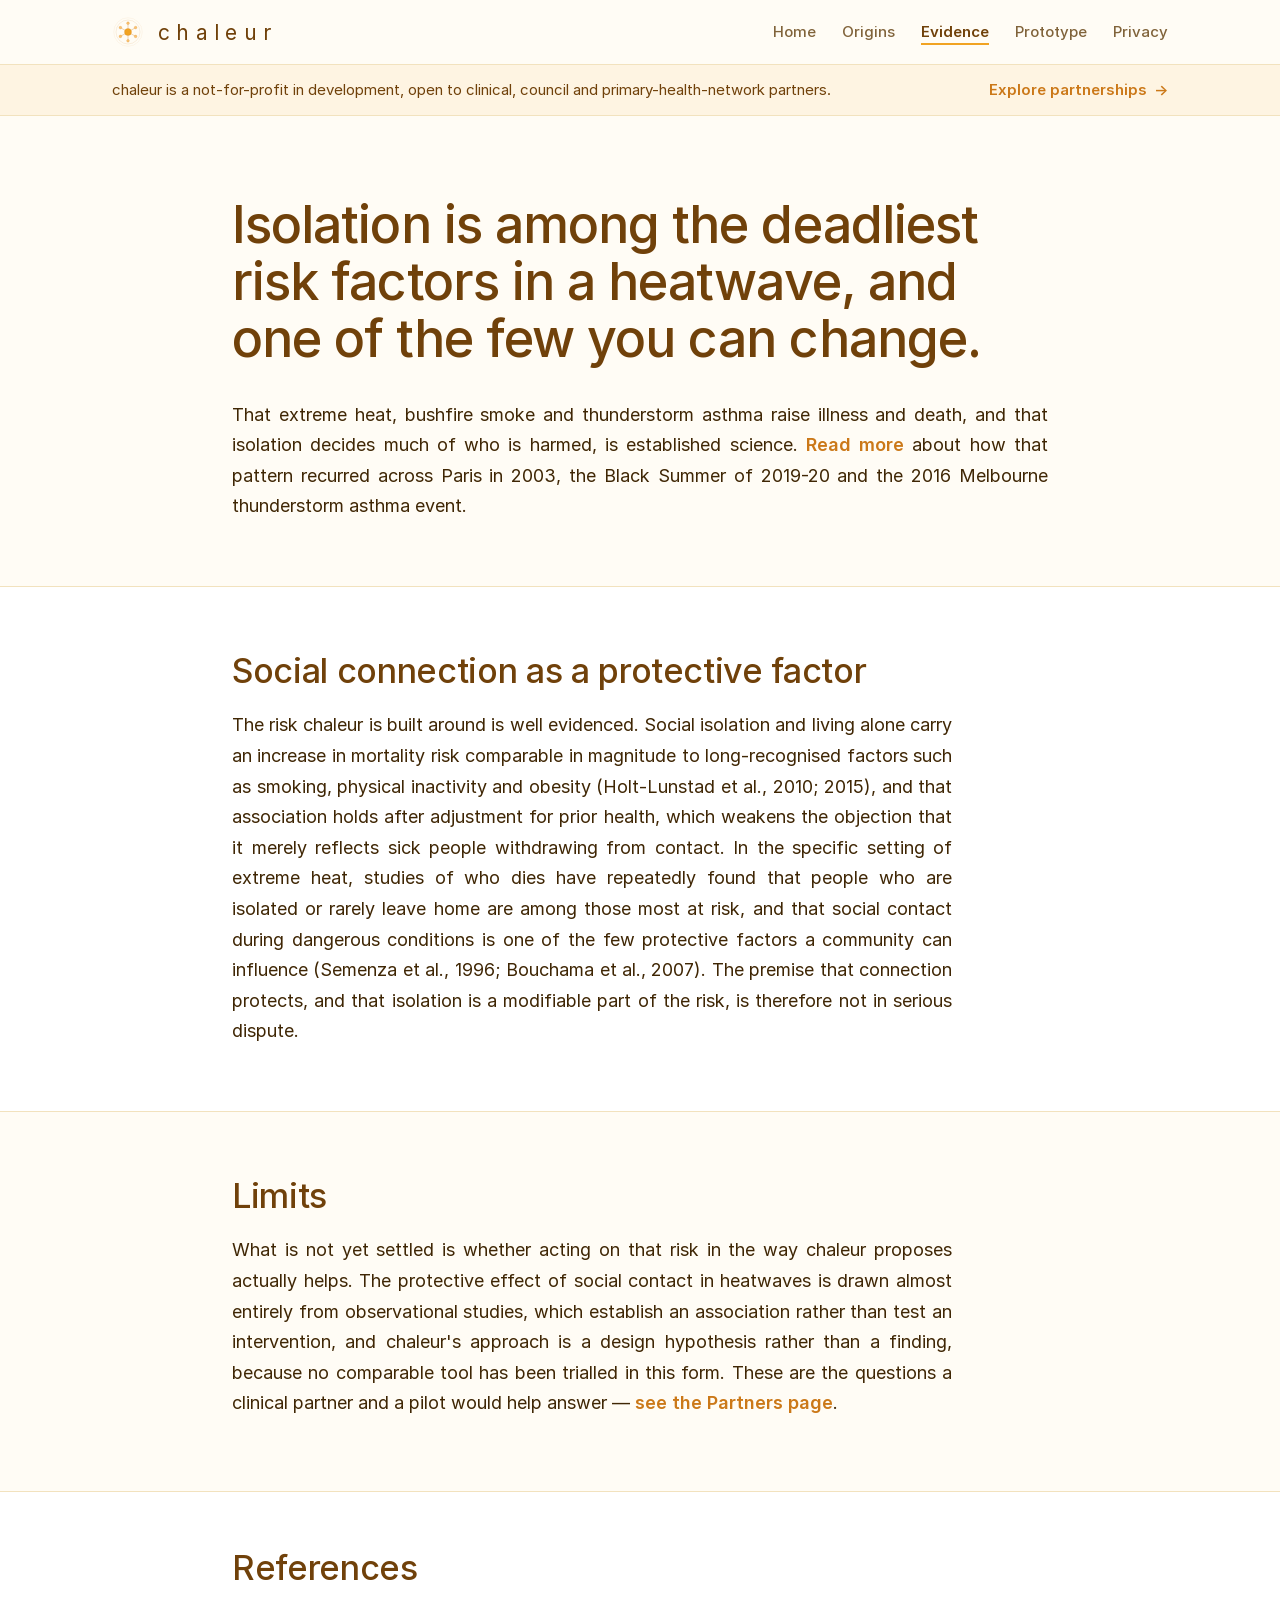
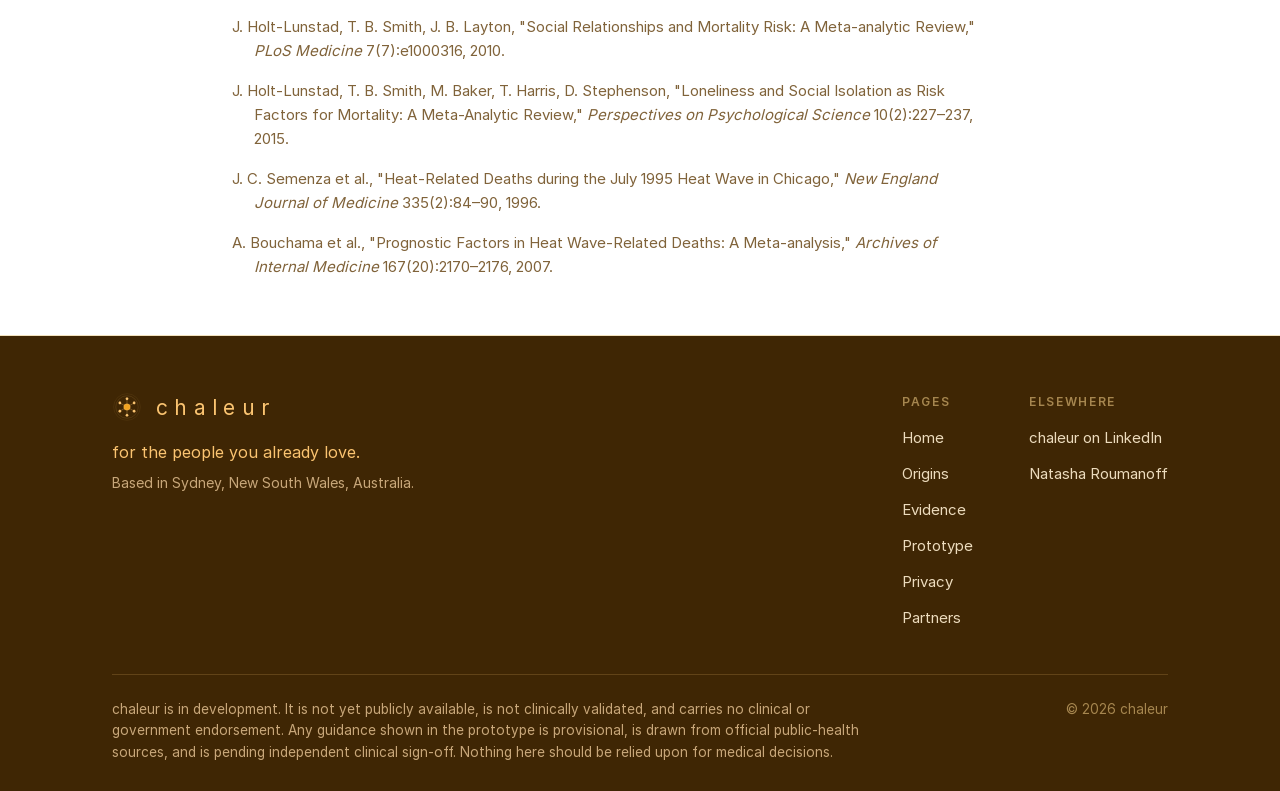
==== evidence.html @ ca4feaac "Build site from Claude Design bundle: home + 5 pages Static HTML/CSS/JS site (no build step) transla" ====
<!DOCTYPE html>
<html lang="en-AU">
<head>
<meta charset="utf-8">
<meta name="viewport" content="width=device-width, initial-scale=1">
<title>Evidence · chaleur</title>
<link rel="icon" href="assets/favicon.svg" type="image/svg+xml">
<link rel="stylesheet" href="assets/site.css">
</head>
<body>

<a href="#main" class="is-skip" style="position:absolute;left:16px;top:-64px;z-index:200;background:var(--richest-dark);color:#fff;padding:11px 18px;border-radius:8px;font-size:15px;font-weight:600;text-decoration:none;transition:top .18s ease;">Skip to content</a>

<div style="min-height:100vh;display:flex;flex-direction:column;">

  <header style="position:sticky;top:0;z-index:50;background:rgba(255,252,245,0.94);border-bottom:1px solid var(--divider-soft);">
    <div style="max-width:1120px;margin:0 auto;padding:16px 32px;display:flex;align-items:center;justify-content:space-between;gap:24px;flex-wrap:wrap;">
      <a href="index.html" aria-label="chaleur home" style="display:inline-flex;align-items:center;gap:12px;text-decoration:none;">
        <svg viewBox="0 0 400 400" width="32" height="32" aria-hidden="true" focusable="false" style="display:block;flex:none;">
          <circle cx="200" cy="200" r="178" fill="none" stroke="#CB7818" stroke-width="5" stroke-opacity="0.15"></circle><circle cx="200" cy="200" r="150" fill="none" stroke="#CB7818" stroke-width="5" stroke-opacity="0.28"></circle><g stroke="#CB7818" stroke-width="8" stroke-opacity="0.5"><line x1="200" y1="200" x2="200" y2="90"></line><line x1="200" y1="200" x2="295" y2="145"></line><line x1="200" y1="200" x2="295" y2="255"></line><line x1="200" y1="200" x2="200" y2="310"></line><line x1="200" y1="200" x2="105" y2="255"></line><line x1="200" y1="200" x2="105" y2="145"></line></g><circle cx="200" cy="200" r="44" fill="#F1A322" stroke="#CB7818" stroke-width="3"></circle>
          <circle cx="200" cy="90" r="17" fill="#FBC471" stroke="#CB7818" stroke-width="2.5"></circle>
          <circle cx="295" cy="145" r="17" fill="#FBC471" stroke="#CB7818" stroke-width="2.5"></circle>
          <circle cx="295" cy="255" r="17" fill="#FBC471" stroke="#CB7818" stroke-width="2.5"></circle>
          <circle cx="200" cy="310" r="17" fill="#FBC471" stroke="#CB7818" stroke-width="2.5"></circle>
          <circle cx="105" cy="255" r="17" fill="#FBC471" stroke="#CB7818" stroke-width="2.5"></circle>
          <circle cx="105" cy="145" r="17" fill="#FBC471" stroke="#CB7818" stroke-width="2.5"></circle>
        </svg>
        <span style="font-family:var(--font-sans);font-weight:400;font-size:21px;letter-spacing:0.30em;color:var(--wordmark);text-transform:lowercase;line-height:1;padding-left:2px;">chaleur</span>
      </a>
      <nav aria-label="Primary" style="display:flex;align-items:center;gap:26px;flex-wrap:wrap;">
        <a href="index.html" class="h-word" style="text-decoration:none;font-size:15px;font-weight:500;color:var(--fg-muted);">Home</a>
        <a href="origins.html" class="h-word" style="text-decoration:none;font-size:15px;font-weight:500;color:var(--fg-muted);">Origins</a>
        <a href="evidence.html" aria-current="page" style="text-decoration:underline;text-decoration-color:var(--warmth-core);text-decoration-thickness:2px;text-underline-offset:6px;font-size:15px;font-weight:600;color:var(--wordmark);">Evidence</a>
        <a href="prototype.html" class="h-word" style="text-decoration:none;font-size:15px;font-weight:500;color:var(--fg-muted);">Prototype</a>
        <a href="privacy.html" class="h-word" style="text-decoration:none;font-size:15px;font-weight:500;color:var(--fg-muted);">Privacy</a>
      </nav>
    </div>
  </header>

  <aside aria-label="Partnerships" style="background:rgba(241,163,34,0.09);border-bottom:1px solid var(--divider-soft);">
    <div style="max-width:1120px;margin:0 auto;padding:13px 32px;display:flex;align-items:center;justify-content:space-between;gap:20px;flex-wrap:wrap;">
      <p style="margin:0;font-size:15px;color:var(--wordmark);">chaleur is a not-for-profit in development, open to clinical, council and primary-health-network partners.</p>
      <a href="partners.html" class="h-word" style="display:inline-flex;align-items:center;gap:7px;flex:none;text-decoration:none;font-size:15px;font-weight:600;color:var(--amber-border);">Explore partnerships <span aria-hidden="true">→</span></a>
    </div>
  </aside>

  <main id="main" style="flex:1;">

    <section aria-labelledby="ev-lead" style="max-width:880px;margin:0 auto;padding:80px 32px 8px;">
      <h1 id="ev-lead" style="margin:0 0 32px;font-weight:500;font-size:clamp(32px,4.2vw,52px);line-height:1.1;letter-spacing:-0.018em;color:var(--wordmark);text-wrap:balance;">Isolation is among the deadliest risk factors in a heatwave, and one of the few you can change.</h1>
      <p style="margin:0;font-size:18px;line-height:1.7;color:var(--fg);">That extreme heat, bushfire smoke and thunderstorm asthma raise illness and death, and that isolation decides much of who is harmed, is established science. <a href="origins.html" class="h-word-ul" style="color:var(--amber-border);font-weight:600;text-decoration:none;">Read more</a> about how that pattern recurred across Paris in 2003, the Black Summer of 2019-20 and the 2016 Melbourne thunderstorm asthma event.</p>
    </section>

    <section aria-labelledby="ev-est" style="background:var(--surface);border-top:1px solid var(--divider-soft);border-bottom:1px solid var(--divider-soft);margin-top:56px;">
      <div style="max-width:880px;margin:0 auto;padding:64px 32px;">
        <h2 id="ev-est" style="margin:0 0 20px;font-weight:500;font-size:clamp(26px,3vw,34px);line-height:1.16;letter-spacing:-0.01em;color:var(--wordmark);">Social connection as a protective factor</h2>
        <p style="margin:0;font-size:18px;line-height:1.7;color:var(--fg);max-width:720px;">The risk chaleur is built around is well evidenced. Social isolation and living alone carry an increase in mortality risk comparable in magnitude to long-recognised factors such as smoking, physical inactivity and obesity (Holt-Lunstad et al., 2010; 2015), and that association holds after adjustment for prior health, which weakens the objection that it merely reflects sick people withdrawing from contact. In the specific setting of extreme heat, studies of who dies have repeatedly found that people who are isolated or rarely leave home are among those most at risk, and that social contact during dangerous conditions is one of the few protective factors a community can influence (Semenza et al., 1996; Bouchama et al., 2007). The premise that connection protects, and that isolation is a modifiable part of the risk, is therefore not in serious dispute.</p>
      </div>
    </section>

    <section aria-labelledby="ev-limits" style="max-width:880px;margin:0 auto;padding:64px 32px 8px;">
      <h2 id="ev-limits" style="margin:0 0 20px;font-weight:500;font-size:clamp(26px,3vw,34px);line-height:1.16;letter-spacing:-0.01em;color:var(--wordmark);text-wrap:balance;">Limits</h2>
      <p style="margin:0;font-size:18px;line-height:1.7;color:var(--fg);max-width:720px;">What is not yet settled is whether acting on that risk in the way chaleur proposes actually helps. The protective effect of social contact in heatwaves is drawn almost entirely from observational studies, which establish an association rather than test an intervention, and chaleur's approach is a design hypothesis rather than a finding, because no comparable tool has been trialled in this form. These are the questions a clinical partner and a pilot would help answer — <a href="partners.html" class="h-word-ul" style="color:var(--amber-border);font-weight:600;text-decoration:none;">see the Partners page</a>.</p>
    </section>

    <section aria-labelledby="ev-refs" style="background:var(--surface);border-top:1px solid var(--divider-soft);border-bottom:1px solid var(--divider-soft);margin-top:64px;">
      <div style="max-width:880px;margin:0 auto;padding:56px 32px;">
        <h2 id="ev-refs" style="margin:0 0 28px;font-weight:500;font-size:clamp(26px,3vw,34px);line-height:1.16;letter-spacing:-0.01em;color:var(--wordmark);">References</h2>
        <ul style="list-style:none;margin:0;padding:0;display:flex;flex-direction:column;gap:16px;max-width:760px;">
          <li style="font-size:15px;line-height:1.6;color:var(--fg-muted);padding-left:22px;text-indent:-22px;">J. Holt-Lunstad, T. B. Smith, J. B. Layton, "Social Relationships and Mortality Risk: A Meta-analytic Review," <em>PLoS Medicine</em> 7(7):e1000316, 2010.</li>
          <li style="font-size:15px;line-height:1.6;color:var(--fg-muted);padding-left:22px;text-indent:-22px;">J. Holt-Lunstad, T. B. Smith, M. Baker, T. Harris, D. Stephenson, "Loneliness and Social Isolation as Risk Factors for Mortality: A Meta-Analytic Review," <em>Perspectives on Psychological Science</em> 10(2):227–237, 2015.</li>
          <li style="font-size:15px;line-height:1.6;color:var(--fg-muted);padding-left:22px;text-indent:-22px;">J. C. Semenza et al., "Heat-Related Deaths during the July 1995 Heat Wave in Chicago," <em>New England Journal of Medicine</em> 335(2):84–90, 1996.</li>
          <li style="font-size:15px;line-height:1.6;color:var(--fg-muted);padding-left:22px;text-indent:-22px;">A. Bouchama et al., "Prognostic Factors in Heat Wave-Related Deaths: A Meta-analysis," <em>Archives of Internal Medicine</em> 167(20):2170–2176, 2007.</li>
        </ul>
      </div>
    </section>

  </main>

  <footer style="background:#3F2604;color:#FFFCF5;font-family:'Inter',-apple-system,BlinkMacSystemFont,'Segoe UI',Helvetica,Arial,sans-serif;">
    <div style="max-width:1120px;margin:0 auto;padding:56px 32px 28px;">
      <div style="display:flex;gap:48px;justify-content:space-between;flex-wrap:wrap;align-items:flex-start;margin-bottom:44px;">
        <div style="max-width:440px;">
          <div style="display:inline-flex;align-items:center;gap:12px;margin-bottom:18px;">
            <svg viewBox="0 0 400 400" width="30" height="30" aria-hidden="true" focusable="false" style="display:block;flex:none;">
              <circle cx="200" cy="200" r="178" fill="none" stroke="#FBC471" stroke-width="5" stroke-opacity="0.17"></circle><circle cx="200" cy="200" r="150" fill="none" stroke="#FBC471" stroke-width="5" stroke-opacity="0.3"></circle><g stroke="#FBC471" stroke-width="8" stroke-opacity="0.5"><line x1="200" y1="200" x2="200" y2="90"></line><line x1="200" y1="200" x2="295" y2="145"></line><line x1="200" y1="200" x2="295" y2="255"></line><line x1="200" y1="200" x2="200" y2="310"></line><line x1="200" y1="200" x2="105" y2="255"></line><line x1="200" y1="200" x2="105" y2="145"></line></g><circle cx="200" cy="200" r="44" fill="#F1A322" stroke="#FBC471" stroke-width="3"></circle>
              <circle cx="200" cy="90" r="17" fill="#FBC471" stroke="#FBC471" stroke-width="2"></circle>
              <circle cx="295" cy="145" r="17" fill="#FBC471" stroke="#FBC471" stroke-width="2"></circle>
              <circle cx="295" cy="255" r="17" fill="#FBC471" stroke="#FBC471" stroke-width="2"></circle>
              <circle cx="200" cy="310" r="17" fill="#FBC471" stroke="#FBC471" stroke-width="2"></circle>
              <circle cx="105" cy="255" r="17" fill="#FBC471" stroke="#FBC471" stroke-width="2"></circle>
              <circle cx="105" cy="145" r="17" fill="#FBC471" stroke="#FBC471" stroke-width="2"></circle>
            </svg>
            <span style="font-weight:400;font-size:21px;letter-spacing:0.30em;color:#FBC471;text-transform:lowercase;line-height:1;padding-left:2px;">chaleur</span>
          </div>
          <p style="margin:0 0 6px;font-size:16px;color:#FBC471;">for the people you already love.</p>
          <p style="margin:0;font-size:14px;color:#C8A77A;">Based in Sydney, New South Wales, Australia.</p>
        </div>
        <div style="display:flex;gap:56px;flex-wrap:wrap;">
          <nav aria-label="Footer" style="display:flex;flex-direction:column;gap:12px;">
            <span style="font-size:12px;font-weight:600;letter-spacing:0.14em;text-transform:uppercase;color:#A6864F;margin-bottom:2px;">Pages</span>
            <a href="index.html" class="h-foot" style="text-decoration:none;font-size:15px;color:#EDDCBE;">Home</a>
            <a href="origins.html" class="h-foot" style="text-decoration:none;font-size:15px;color:#EDDCBE;">Origins</a>
            <a href="evidence.html" class="h-foot" style="text-decoration:none;font-size:15px;color:#EDDCBE;">Evidence</a>
            <a href="prototype.html" class="h-foot" style="text-decoration:none;font-size:15px;color:#EDDCBE;">Prototype</a>
            <a href="privacy.html" class="h-foot" style="text-decoration:none;font-size:15px;color:#EDDCBE;">Privacy</a>
            <a href="partners.html" class="h-foot" style="text-decoration:none;font-size:15px;color:#EDDCBE;">Partners</a>
          </nav>
          <nav aria-label="Elsewhere" style="display:flex;flex-direction:column;gap:12px;">
            <span style="font-size:12px;font-weight:600;letter-spacing:0.14em;text-transform:uppercase;color:#A6864F;margin-bottom:2px;">Elsewhere</span>
            <a href="https://www.linkedin.com/company/chaleur-app/" target="_blank" rel="noopener noreferrer" class="h-foot" style="text-decoration:none;font-size:15px;color:#EDDCBE;">chaleur on LinkedIn</a>
            <a href="https://www.linkedin.com/in/natasharoumanoff/" target="_blank" rel="noopener noreferrer" class="h-foot" style="text-decoration:none;font-size:15px;color:#EDDCBE;">Natasha Roumanoff</a>
          </nav>
        </div>
      </div>
      <div style="border-top:1px solid rgba(250,199,117,0.18);padding-top:24px;display:flex;gap:32px;flex-wrap:wrap;justify-content:space-between;align-items:flex-start;">
        <p style="margin:0;font-size:13.5px;line-height:1.6;color:#C8A77A;max-width:760px;">chaleur is in development. It is not yet publicly available, is not clinically validated, and carries no clinical or government endorsement. Any guidance shown in the prototype is provisional, is drawn from official public-health sources, and is pending independent clinical sign-off. Nothing here should be relied upon for medical decisions.</p>
        <p style="margin:0;font-size:13.5px;color:#A6864F;white-space:nowrap;">© 2026 chaleur</p>
      </div>
    </div>
  </footer>

</div>
</body>
</html>
---- assets/site.css ----
/* chaleur website — shared styles (brand v1.2)
   Design tokens, base rules and motion are reproduced verbatim from the Claude Design bundle.
   The bundle expressed hover/focus/active as `style-hover` / `style-focus` / `style-active`
   pseudo-attributes interpreted at runtime; here those interaction states are reproduced as real
   CSS rules (the small `.is-*` / `.h-*` classes at the foot of this file). Each element keeps its
   verbatim inline base style; the state rules use `!important` only on the properties that change
   on interaction, so they reliably override the inline base. */

/* ---- Self-hosted fonts (no third-party CDN) ---- */
@font-face { font-family:"Inter"; font-style:normal; font-weight:400; font-display:swap; src:url("fonts/Inter-Regular.woff2") format("woff2"); }
@font-face { font-family:"Inter"; font-style:normal; font-weight:500; font-display:swap; src:url("fonts/Inter-Medium.woff2") format("woff2"); }
@font-face { font-family:"Inter"; font-style:normal; font-weight:600; font-display:swap; src:url("fonts/Inter-SemiBold.woff2") format("woff2"); }
@font-face { font-family:"Inter"; font-style:normal; font-weight:700; font-display:swap; src:url("fonts/Inter-Bold.woff2") format("woff2"); }

/* ---- Design tokens ---- */
:root{
  --tint-bg:#FFFCF5; --surface:#FFFFFF;
  --warmth-core:#F1A322; --community-light:#FBC471; --amber-border:#CB7818;
  --wordmark:#70410A; --richest-dark:#3F2604; --pressed-dark:#2A1903;
  --fg:#3F2604; --fg-muted:#80633A; --fg-subtle:#B09070;
  --divider-soft:#F2E2BE; --border-soft:rgba(203,120,24,0.22);
  --shadow-sm:0 2px 6px rgba(112,65,10,0.08); --shadow-md:0 6px 18px rgba(112,65,10,0.10);
  --font-sans:"Inter",-apple-system,BlinkMacSystemFont,"Segoe UI",Helvetica,Arial,sans-serif;
}

/* ---- Base ---- */
*{box-sizing:border-box;}
html{scroll-behavior:smooth;}
body{margin:0;background:var(--tint-bg);color:var(--fg);font-family:var(--font-sans);font-weight:400;font-size:16px;line-height:1.6;-webkit-font-smoothing:antialiased;text-rendering:optimizeLegibility;}
*:focus-visible{outline:2px solid var(--warmth-core);outline-offset:3px;border-radius:3px;}
main p{text-align:justify;-webkit-hyphens:auto;hyphens:auto;}

/* ---- Animated mark (Home). Finite: the mark settles once and stops. ---- */
@keyframes ch-settle{from{opacity:0;transform:scale(.45);}to{opacity:1;transform:scale(1);}}
@keyframes ch-fade{from{opacity:0;}to{opacity:1;}}
@media (prefers-reduced-motion:reduce){
  html{scroll-behavior:auto;}
  .ch-settle{animation:none!important;opacity:1!important;transform:none!important;}
  .ch-halo{animation:none!important;}
}

/* ---- Interaction states (reproduce the bundle's style-hover/focus/active) ---- */
.is-skip:focus{top:16px!important;}
.h-word:hover{color:var(--wordmark)!important;}
.h-word-ul:hover{color:var(--wordmark)!important;text-decoration:underline!important;}
.h-ul:hover{text-decoration:underline!important;}
.h-ghost:hover{border-color:var(--community-light)!important;color:#fff!important;}
.h-foot:hover{color:#FBC471!important;}
.h-btn-dark:hover{transform:translateY(-2px)!important;box-shadow:var(--shadow-md)!important;}
.h-btn-dark:active{transform:translateY(0)!important;background:var(--pressed-dark)!important;}
.h-btn-amber:hover{background:var(--amber-border)!important;box-shadow:var(--shadow-sm)!important;}
.h-lift:hover{transform:translateY(-2px)!important;box-shadow:0 8px 22px rgba(0,0,0,0.28)!important;}
.h-lift:active{transform:translateY(0)!important;}
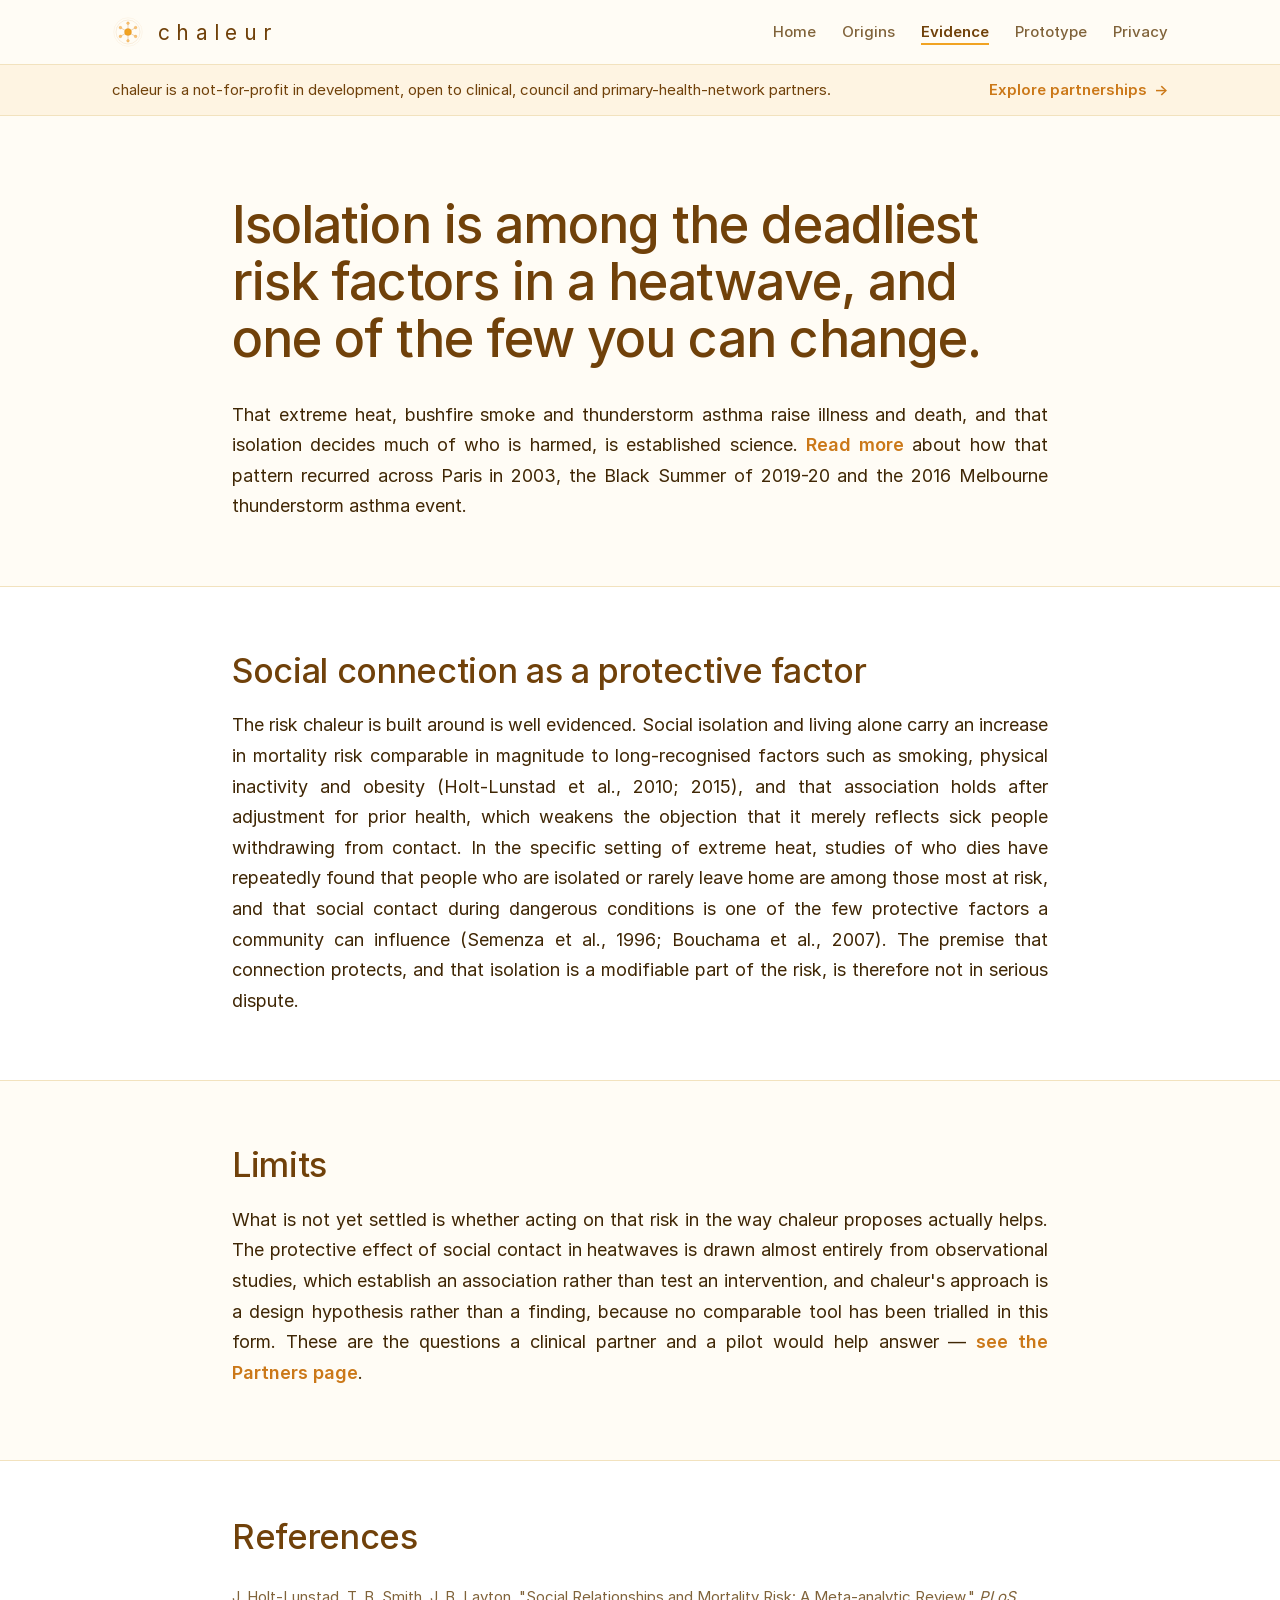
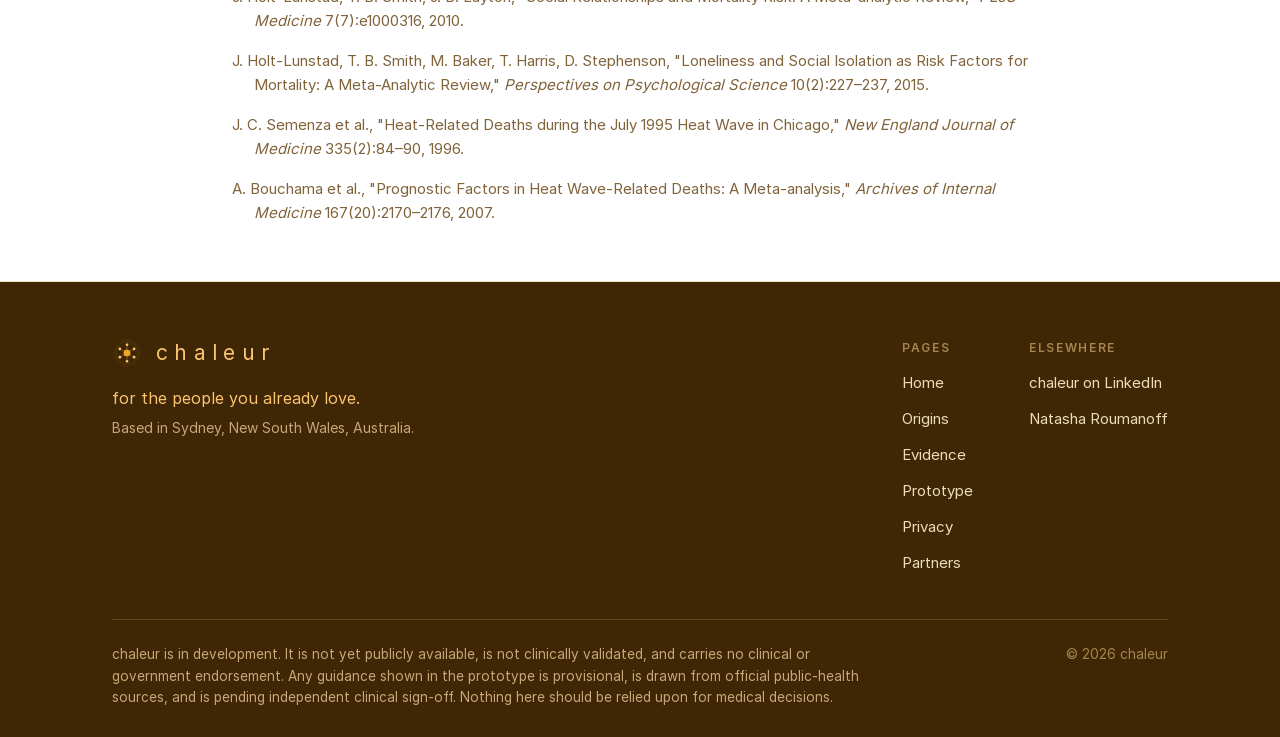
==== commit fc66454b: "Match Evidence body blocks to the lead paragraph width Remove the inner max-width caps (720/760px) o" ====
--- a/evidence.html
+++ b/evidence.html
@@ -54,19 +54,19 @@
     <section aria-labelledby="ev-est" style="background:var(--surface);border-top:1px solid var(--divider-soft);border-bottom:1px solid var(--divider-soft);margin-top:56px;">
       <div style="max-width:880px;margin:0 auto;padding:64px 32px;">
         <h2 id="ev-est" style="margin:0 0 20px;font-weight:500;font-size:clamp(26px,3vw,34px);line-height:1.16;letter-spacing:-0.01em;color:var(--wordmark);">Social connection as a protective factor</h2>
-        <p style="margin:0;font-size:18px;line-height:1.7;color:var(--fg);max-width:720px;">The risk chaleur is built around is well evidenced. Social isolation and living alone carry an increase in mortality risk comparable in magnitude to long-recognised factors such as smoking, physical inactivity and obesity (Holt-Lunstad et al., 2010; 2015), and that association holds after adjustment for prior health, which weakens the objection that it merely reflects sick people withdrawing from contact. In the specific setting of extreme heat, studies of who dies have repeatedly found that people who are isolated or rarely leave home are among those most at risk, and that social contact during dangerous conditions is one of the few protective factors a community can influence (Semenza et al., 1996; Bouchama et al., 2007). The premise that connection protects, and that isolation is a modifiable part of the risk, is therefore not in serious dispute.</p>
+        <p style="margin:0;font-size:18px;line-height:1.7;color:var(--fg);">The risk chaleur is built around is well evidenced. Social isolation and living alone carry an increase in mortality risk comparable in magnitude to long-recognised factors such as smoking, physical inactivity and obesity (Holt-Lunstad et al., 2010; 2015), and that association holds after adjustment for prior health, which weakens the objection that it merely reflects sick people withdrawing from contact. In the specific setting of extreme heat, studies of who dies have repeatedly found that people who are isolated or rarely leave home are among those most at risk, and that social contact during dangerous conditions is one of the few protective factors a community can influence (Semenza et al., 1996; Bouchama et al., 2007). The premise that connection protects, and that isolation is a modifiable part of the risk, is therefore not in serious dispute.</p>
       </div>
     </section>
 
     <section aria-labelledby="ev-limits" style="max-width:880px;margin:0 auto;padding:64px 32px 8px;">
       <h2 id="ev-limits" style="margin:0 0 20px;font-weight:500;font-size:clamp(26px,3vw,34px);line-height:1.16;letter-spacing:-0.01em;color:var(--wordmark);text-wrap:balance;">Limits</h2>
-      <p style="margin:0;font-size:18px;line-height:1.7;color:var(--fg);max-width:720px;">What is not yet settled is whether acting on that risk in the way chaleur proposes actually helps. The protective effect of social contact in heatwaves is drawn almost entirely from observational studies, which establish an association rather than test an intervention, and chaleur's approach is a design hypothesis rather than a finding, because no comparable tool has been trialled in this form. These are the questions a clinical partner and a pilot would help answer — <a href="partners.html" class="h-word-ul" style="color:var(--amber-border);font-weight:600;text-decoration:none;">see the Partners page</a>.</p>
+      <p style="margin:0;font-size:18px;line-height:1.7;color:var(--fg);">What is not yet settled is whether acting on that risk in the way chaleur proposes actually helps. The protective effect of social contact in heatwaves is drawn almost entirely from observational studies, which establish an association rather than test an intervention, and chaleur's approach is a design hypothesis rather than a finding, because no comparable tool has been trialled in this form. These are the questions a clinical partner and a pilot would help answer — <a href="partners.html" class="h-word-ul" style="color:var(--amber-border);font-weight:600;text-decoration:none;">see the Partners page</a>.</p>
     </section>
 
     <section aria-labelledby="ev-refs" style="background:var(--surface);border-top:1px solid var(--divider-soft);border-bottom:1px solid var(--divider-soft);margin-top:64px;">
       <div style="max-width:880px;margin:0 auto;padding:56px 32px;">
         <h2 id="ev-refs" style="margin:0 0 28px;font-weight:500;font-size:clamp(26px,3vw,34px);line-height:1.16;letter-spacing:-0.01em;color:var(--wordmark);">References</h2>
-        <ul style="list-style:none;margin:0;padding:0;display:flex;flex-direction:column;gap:16px;max-width:760px;">
+        <ul style="list-style:none;margin:0;padding:0;display:flex;flex-direction:column;gap:16px;">
           <li style="font-size:15px;line-height:1.6;color:var(--fg-muted);padding-left:22px;text-indent:-22px;">J. Holt-Lunstad, T. B. Smith, J. B. Layton, "Social Relationships and Mortality Risk: A Meta-analytic Review," <em>PLoS Medicine</em> 7(7):e1000316, 2010.</li>
           <li style="font-size:15px;line-height:1.6;color:var(--fg-muted);padding-left:22px;text-indent:-22px;">J. Holt-Lunstad, T. B. Smith, M. Baker, T. Harris, D. Stephenson, "Loneliness and Social Isolation as Risk Factors for Mortality: A Meta-Analytic Review," <em>Perspectives on Psychological Science</em> 10(2):227–237, 2015.</li>
           <li style="font-size:15px;line-height:1.6;color:var(--fg-muted);padding-left:22px;text-indent:-22px;">J. C. Semenza et al., "Heat-Related Deaths during the July 1995 Heat Wave in Chicago," <em>New England Journal of Medicine</em> 335(2):84–90, 1996.</li>
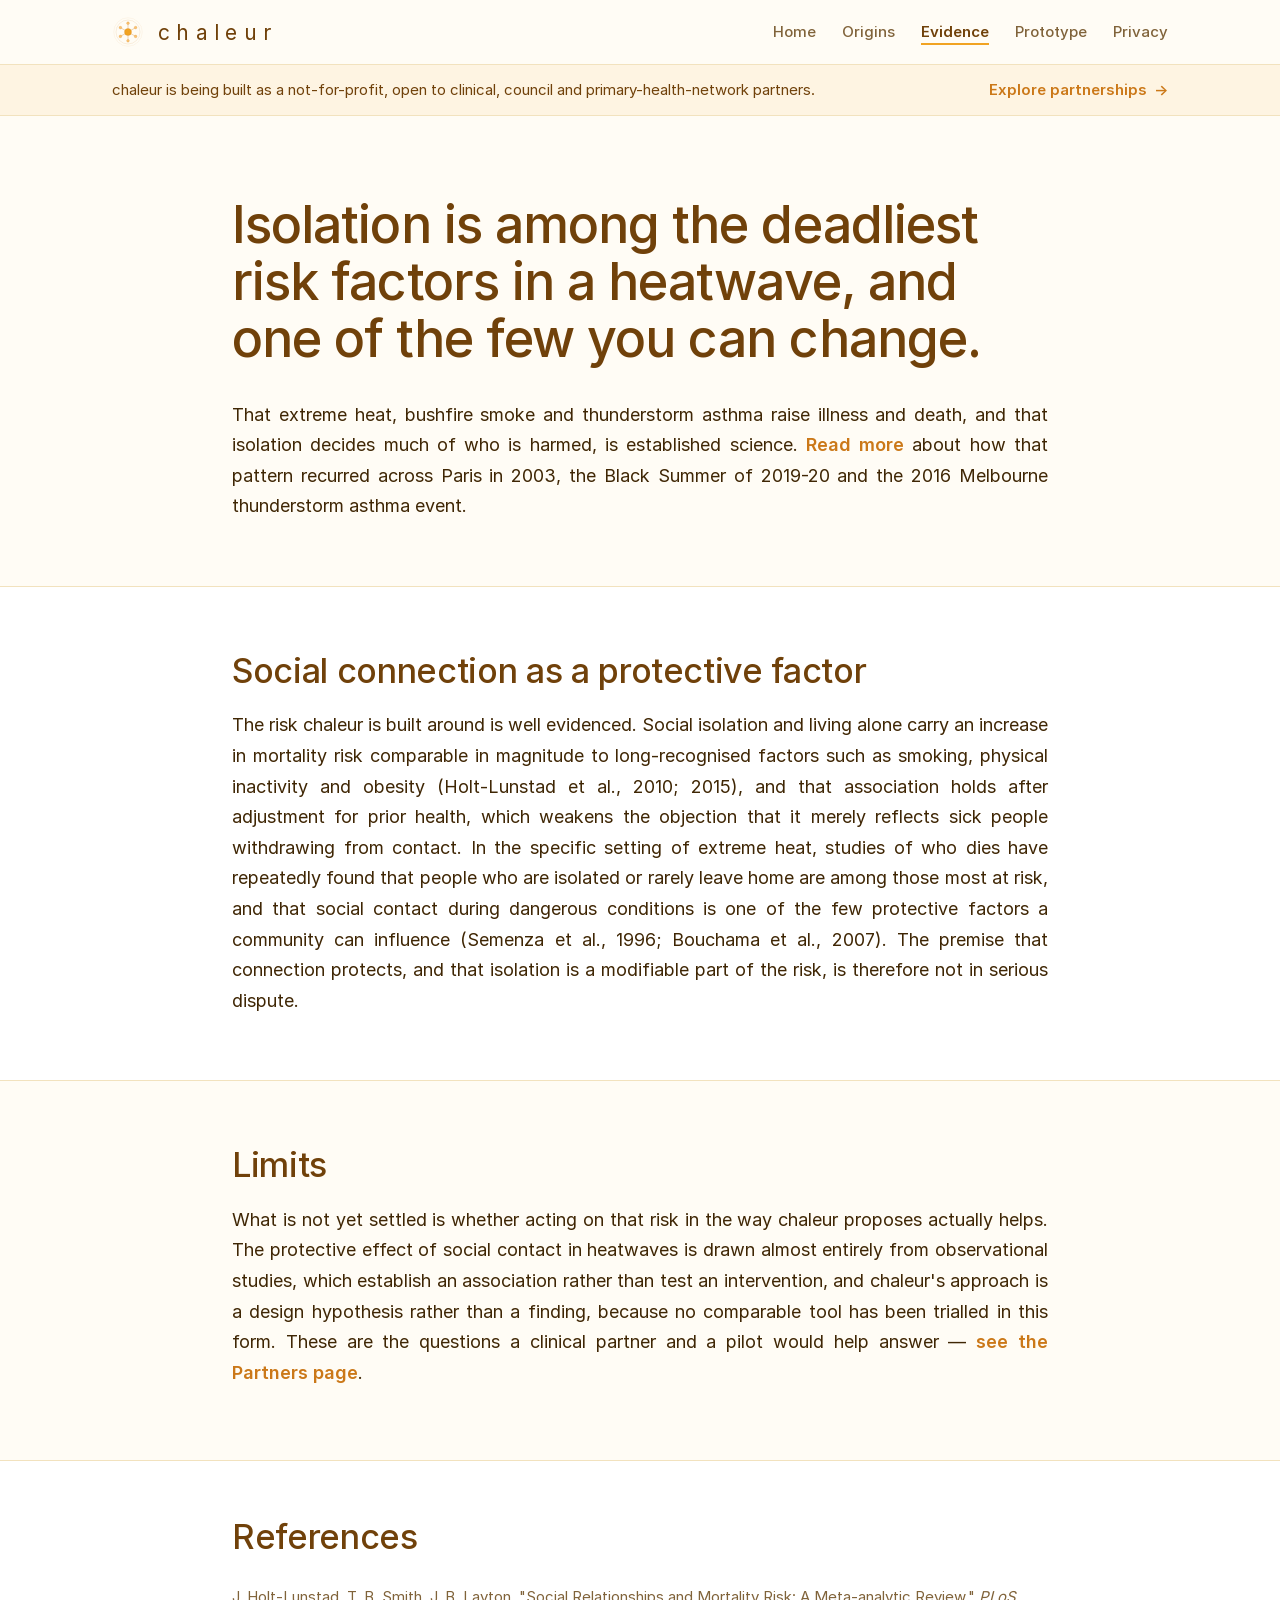
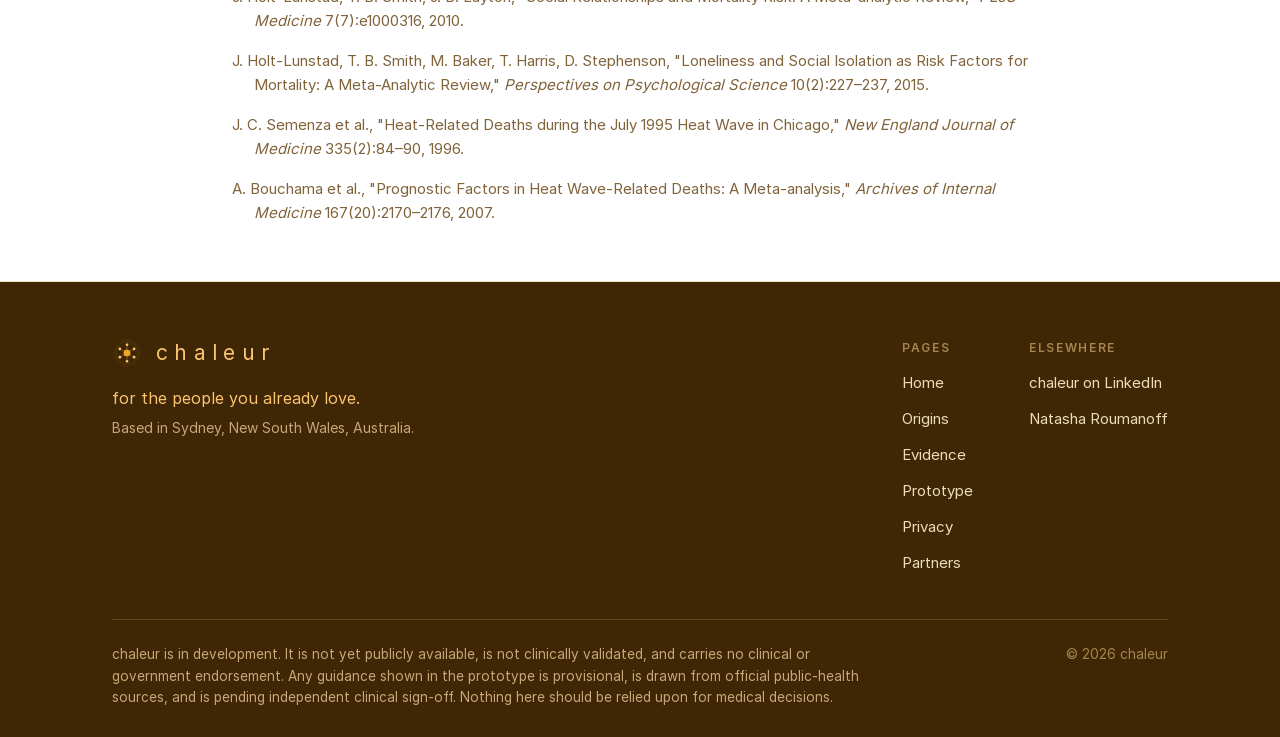
==== commit f1c0a7f8: "Apply clinical-reviewer copy edits across six pages Copy-only changes in response to a clinical revi" ====
--- a/evidence.html
+++ b/evidence.html
@@ -39,7 +39,7 @@
 
   <aside aria-label="Partnerships" style="background:rgba(241,163,34,0.09);border-bottom:1px solid var(--divider-soft);">
     <div style="max-width:1120px;margin:0 auto;padding:13px 32px;display:flex;align-items:center;justify-content:space-between;gap:20px;flex-wrap:wrap;">
-      <p style="margin:0;font-size:15px;color:var(--wordmark);">chaleur is a not-for-profit in development, open to clinical, council and primary-health-network partners.</p>
+      <p style="margin:0;font-size:15px;color:var(--wordmark);">chaleur is being built as a not-for-profit, open to clinical, council and primary-health-network partners.</p>
       <a href="partners.html" class="h-word" style="display:inline-flex;align-items:center;gap:7px;flex:none;text-decoration:none;font-size:15px;font-weight:600;color:var(--amber-border);">Explore partnerships <span aria-hidden="true">→</span></a>
     </div>
   </aside>
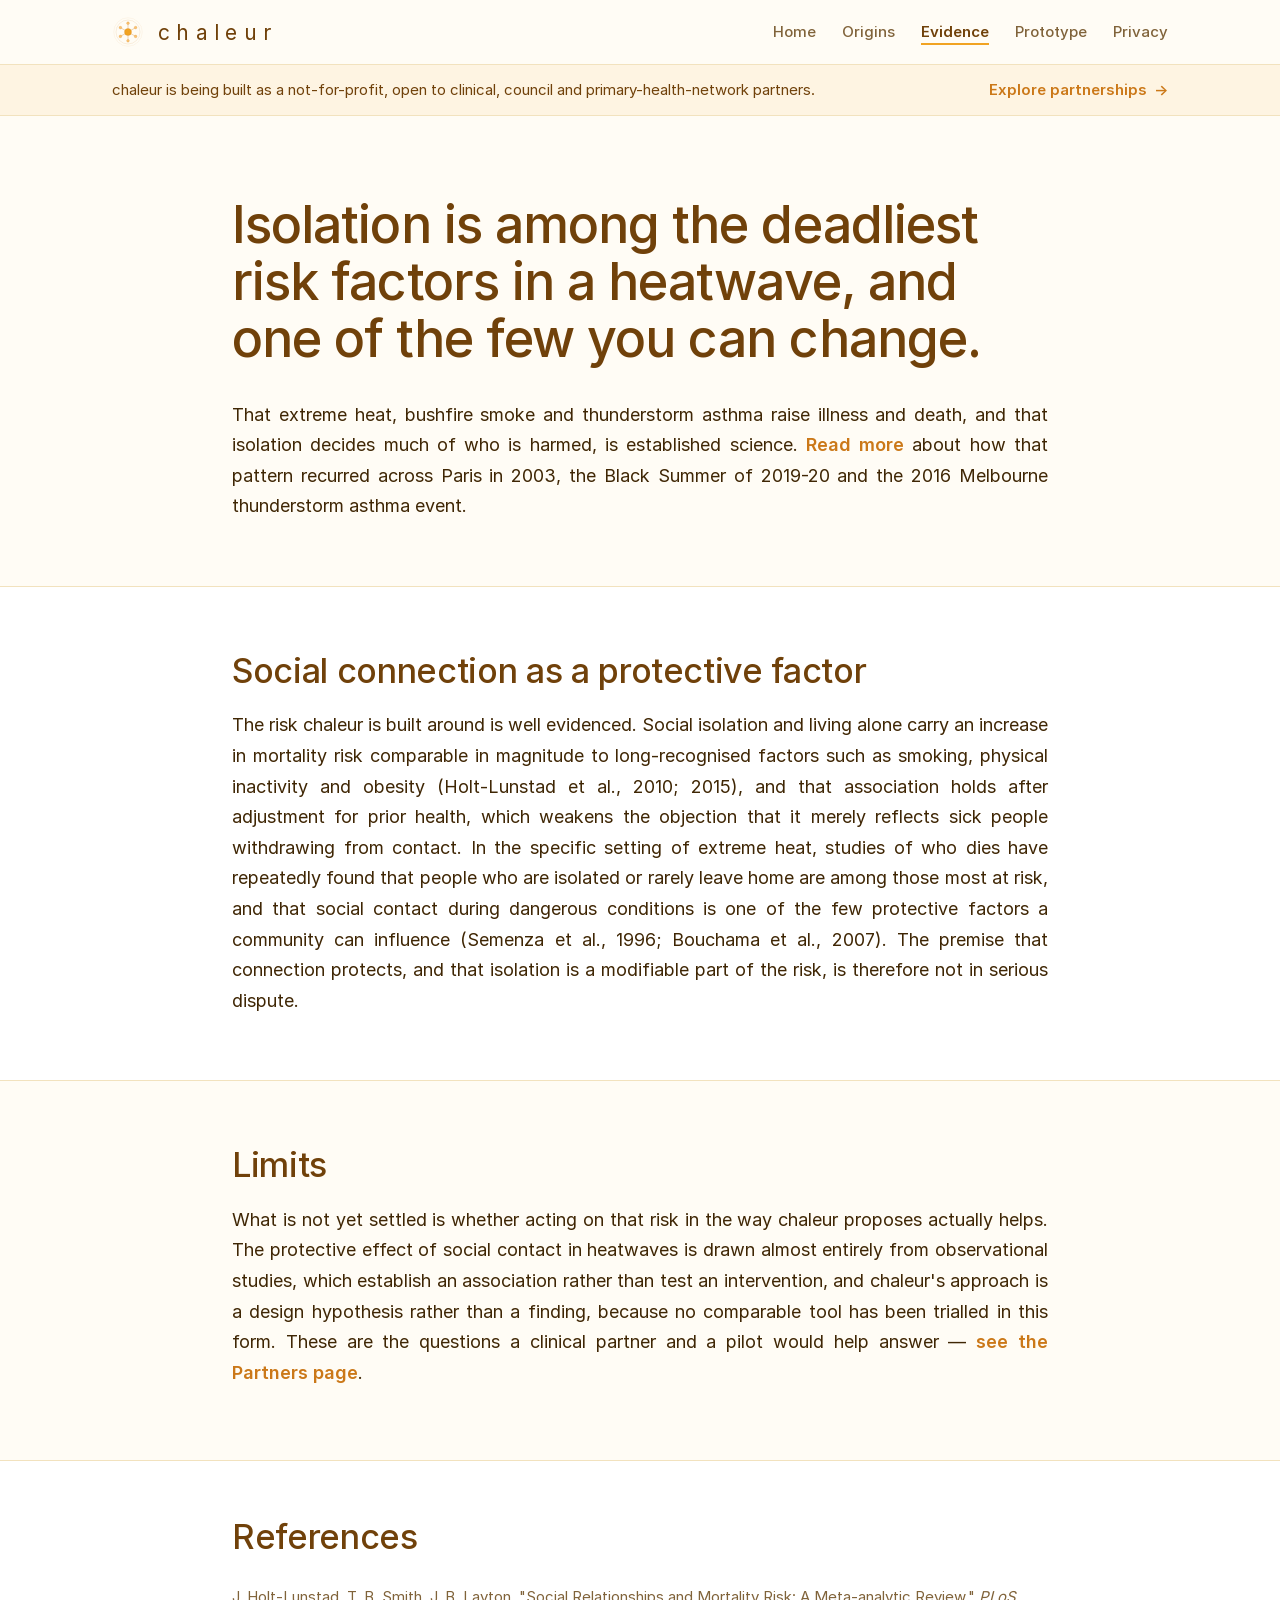
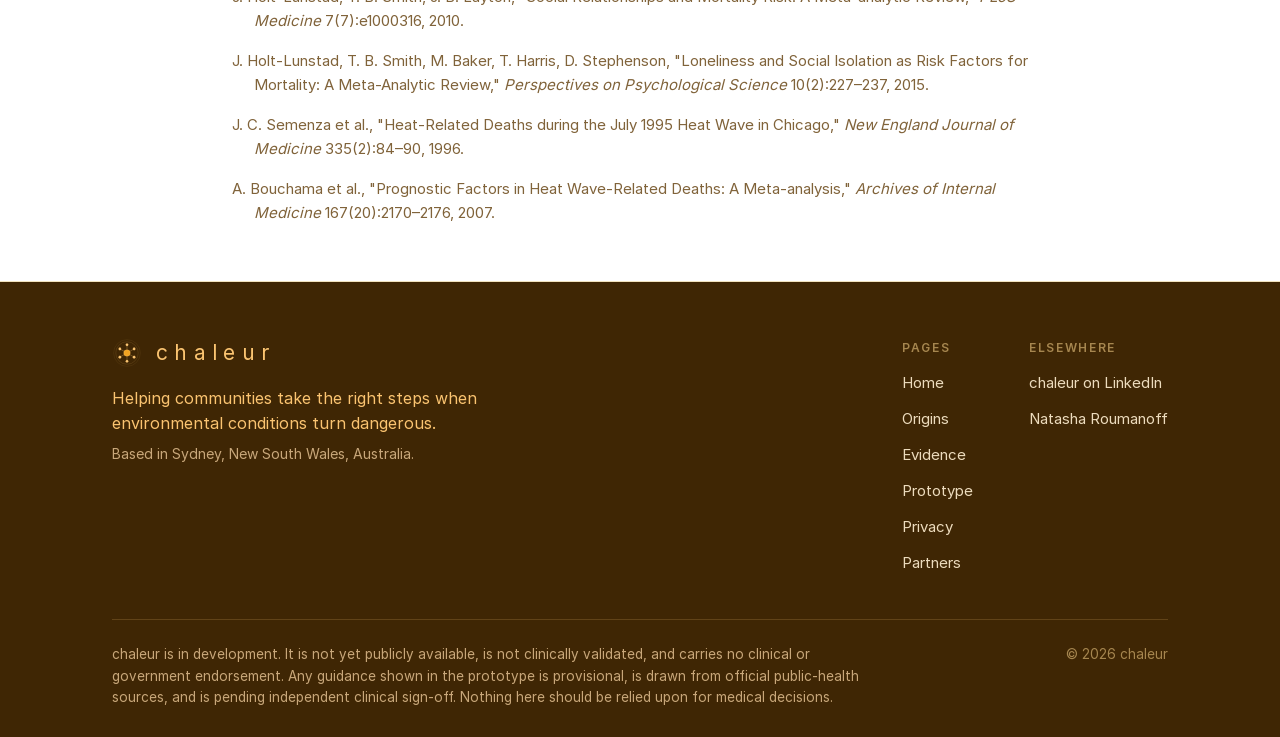
==== commit 66fb5051: "Replace footer tagline across all pages" ====
--- a/evidence.html
+++ b/evidence.html
@@ -93,7 +93,7 @@
             </svg>
             <span style="font-weight:400;font-size:21px;letter-spacing:0.30em;color:#FBC471;text-transform:lowercase;line-height:1;padding-left:2px;">chaleur</span>
           </div>
-          <p style="margin:0 0 6px;font-size:16px;color:#FBC471;">for the people you already love.</p>
+          <p style="margin:0 0 6px;font-size:16px;color:#FBC471;">Helping communities take the right steps when environmental conditions turn dangerous.</p>
           <p style="margin:0;font-size:14px;color:#C8A77A;">Based in Sydney, New South Wales, Australia.</p>
         </div>
         <div style="display:flex;gap:56px;flex-wrap:wrap;">
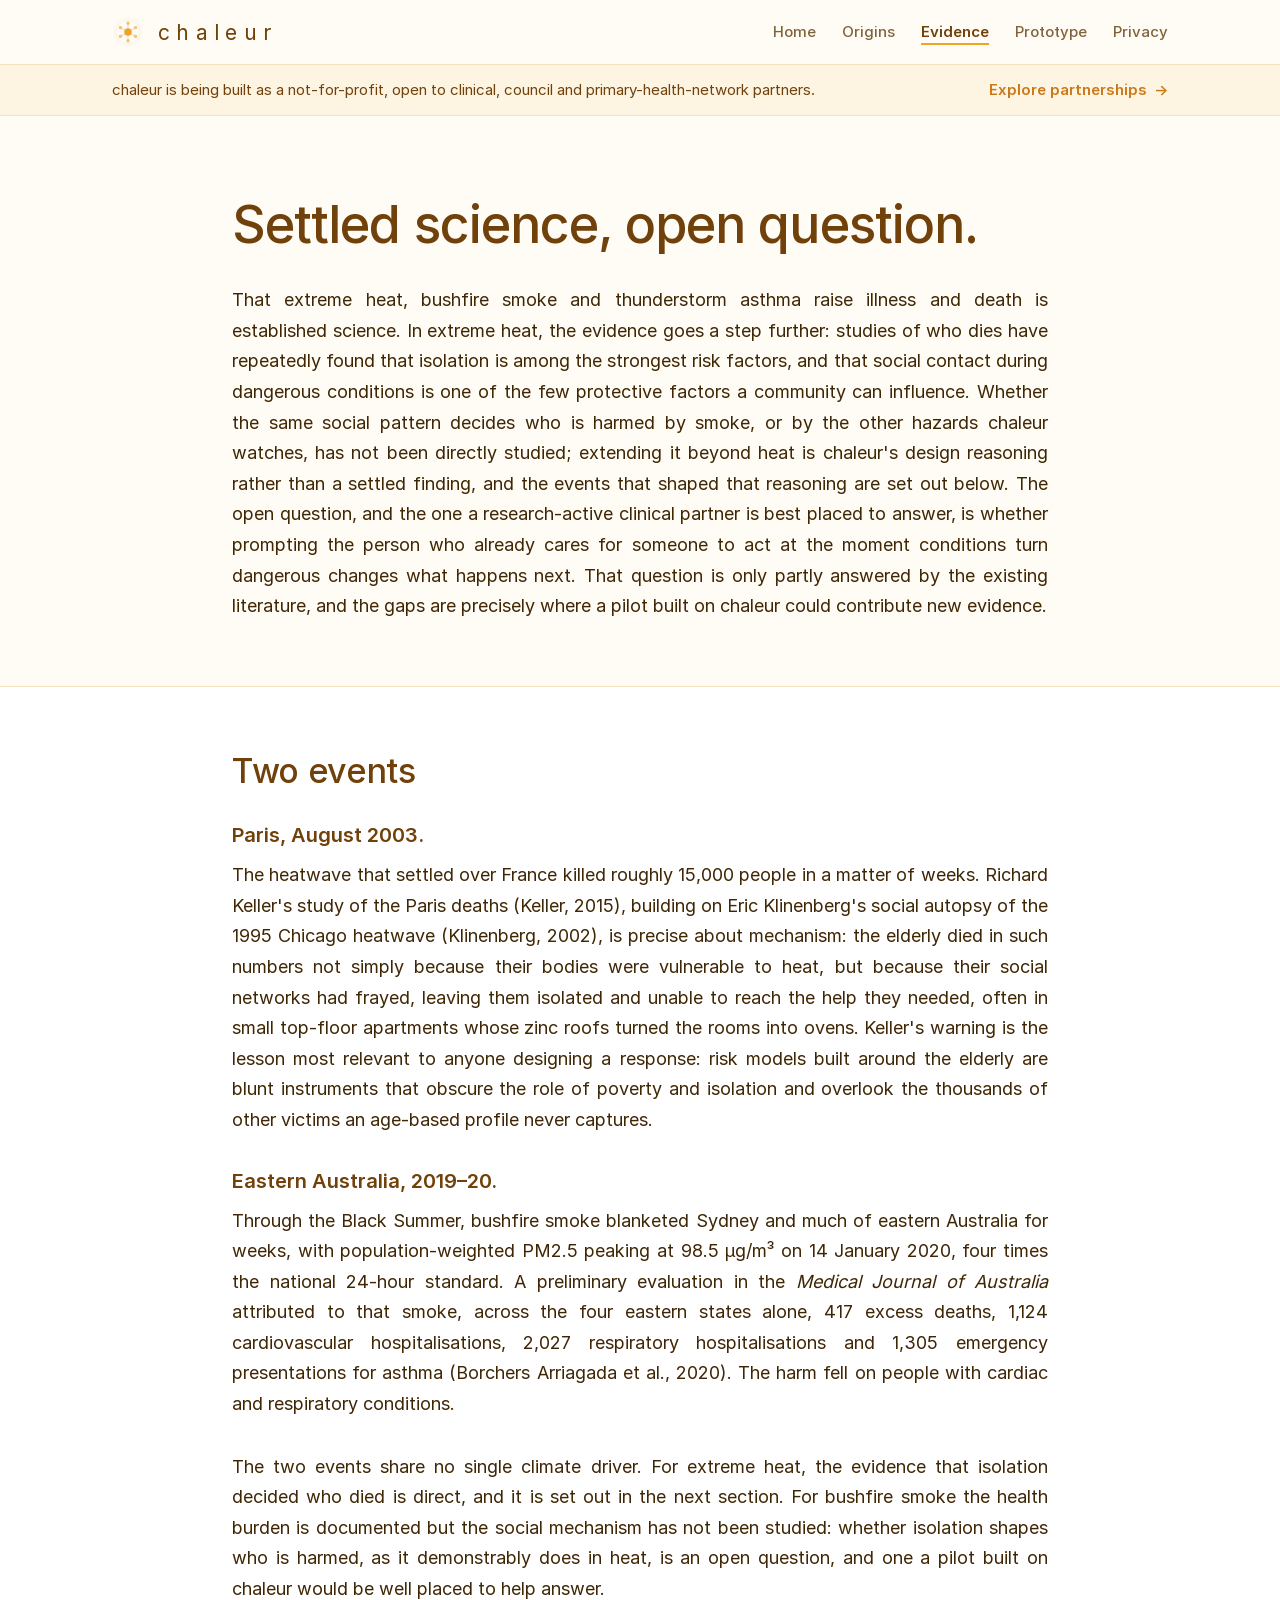
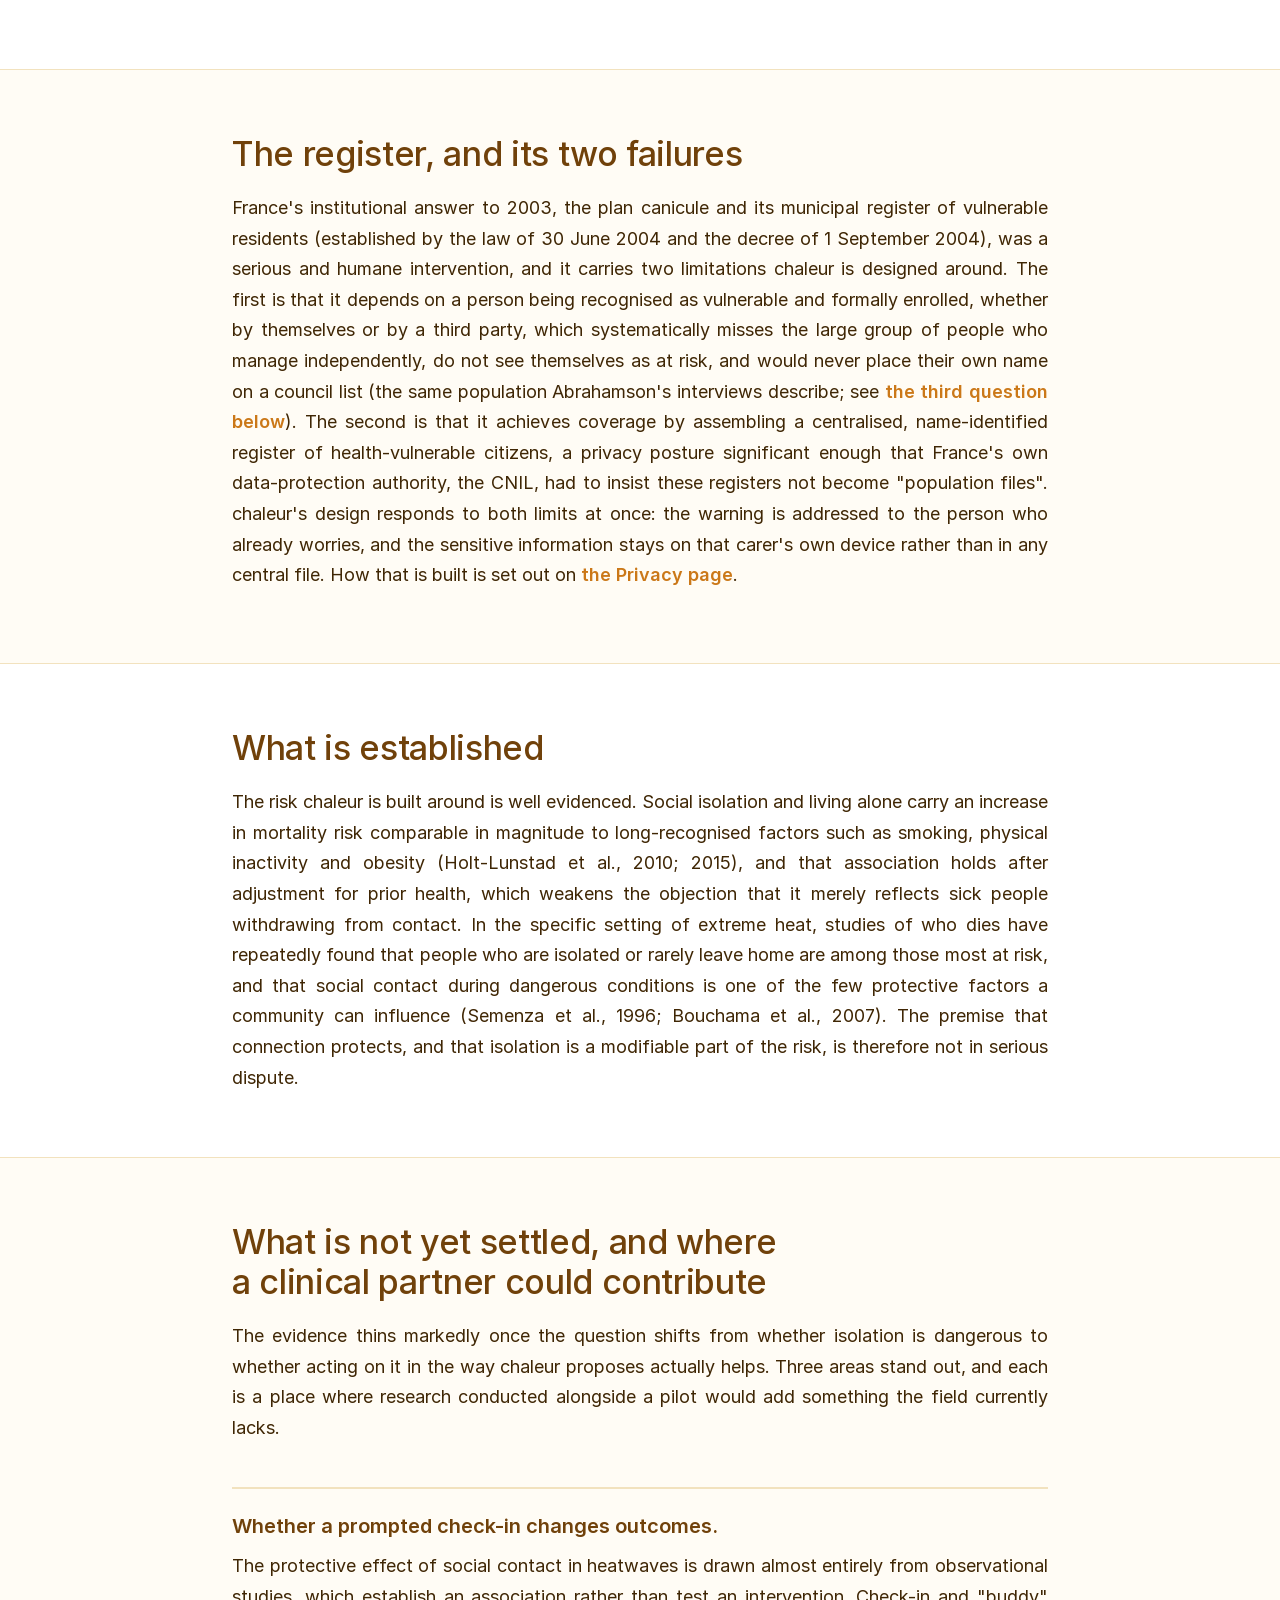
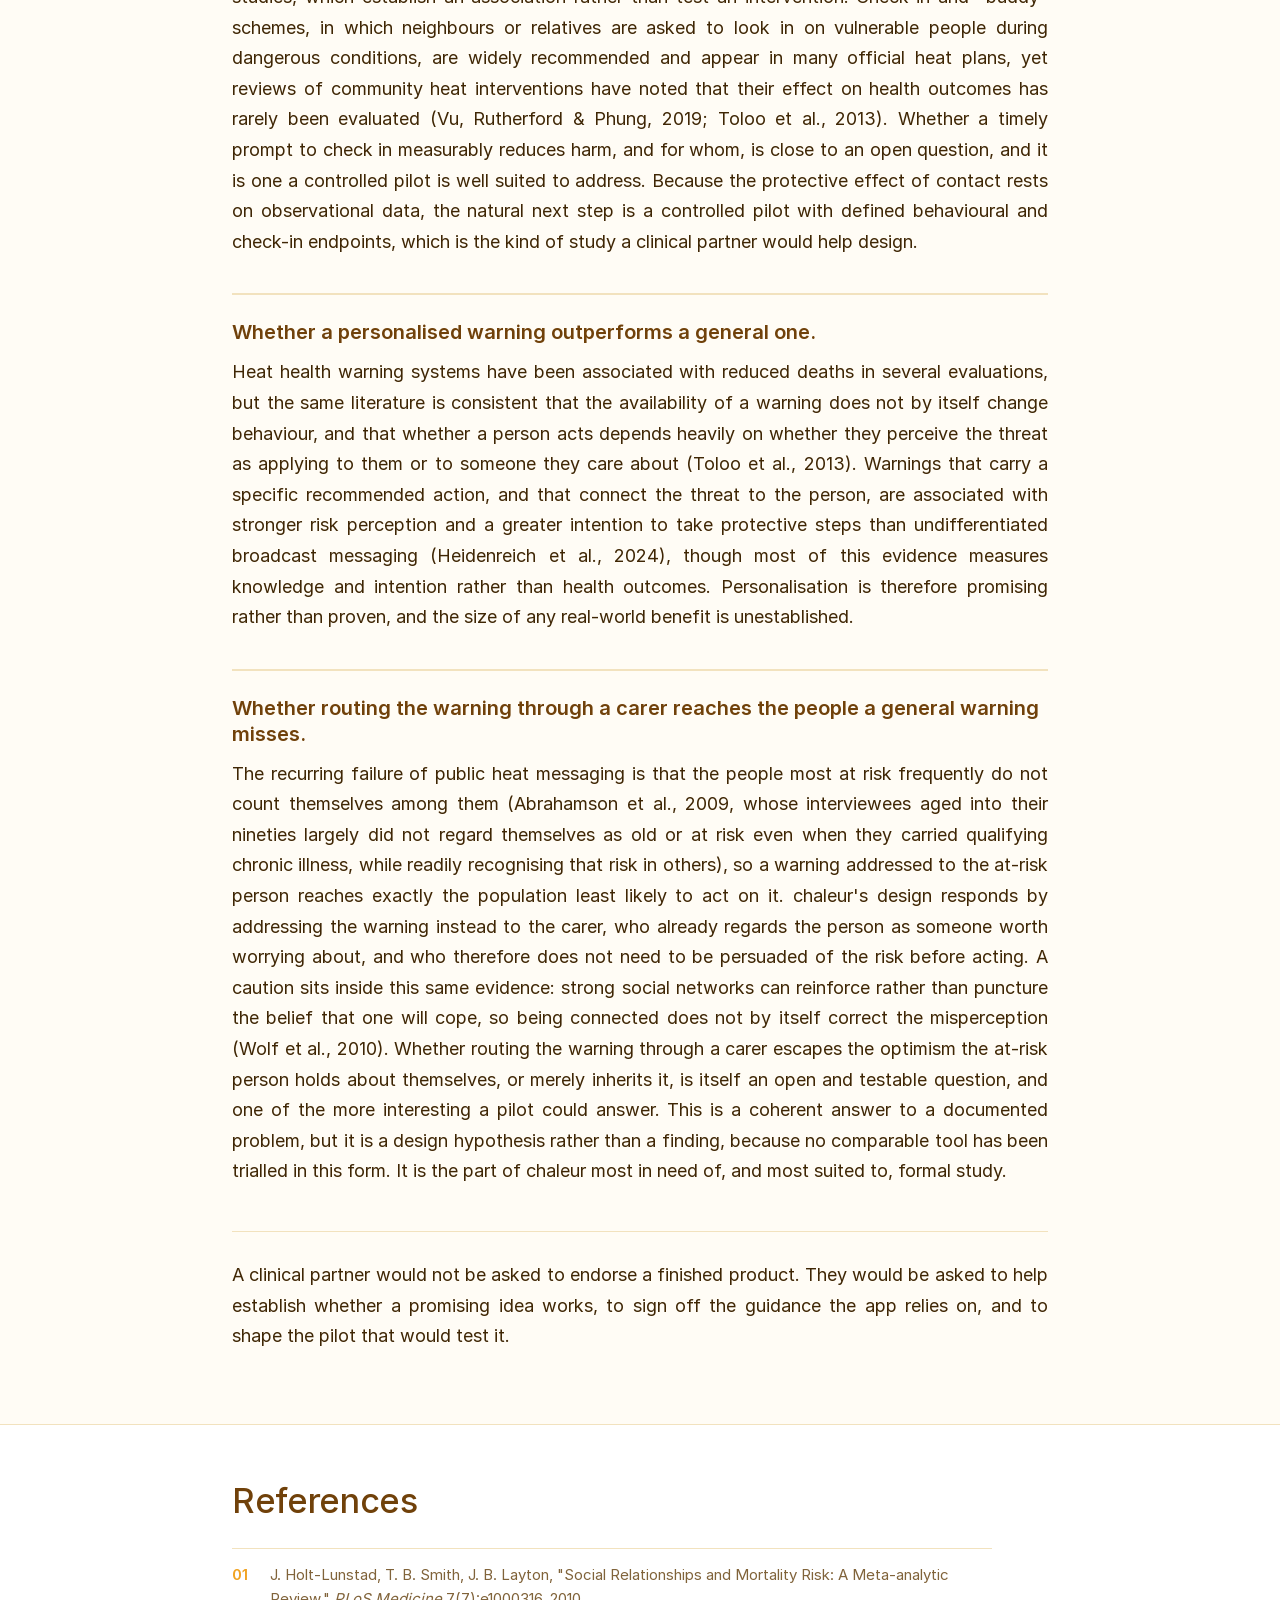
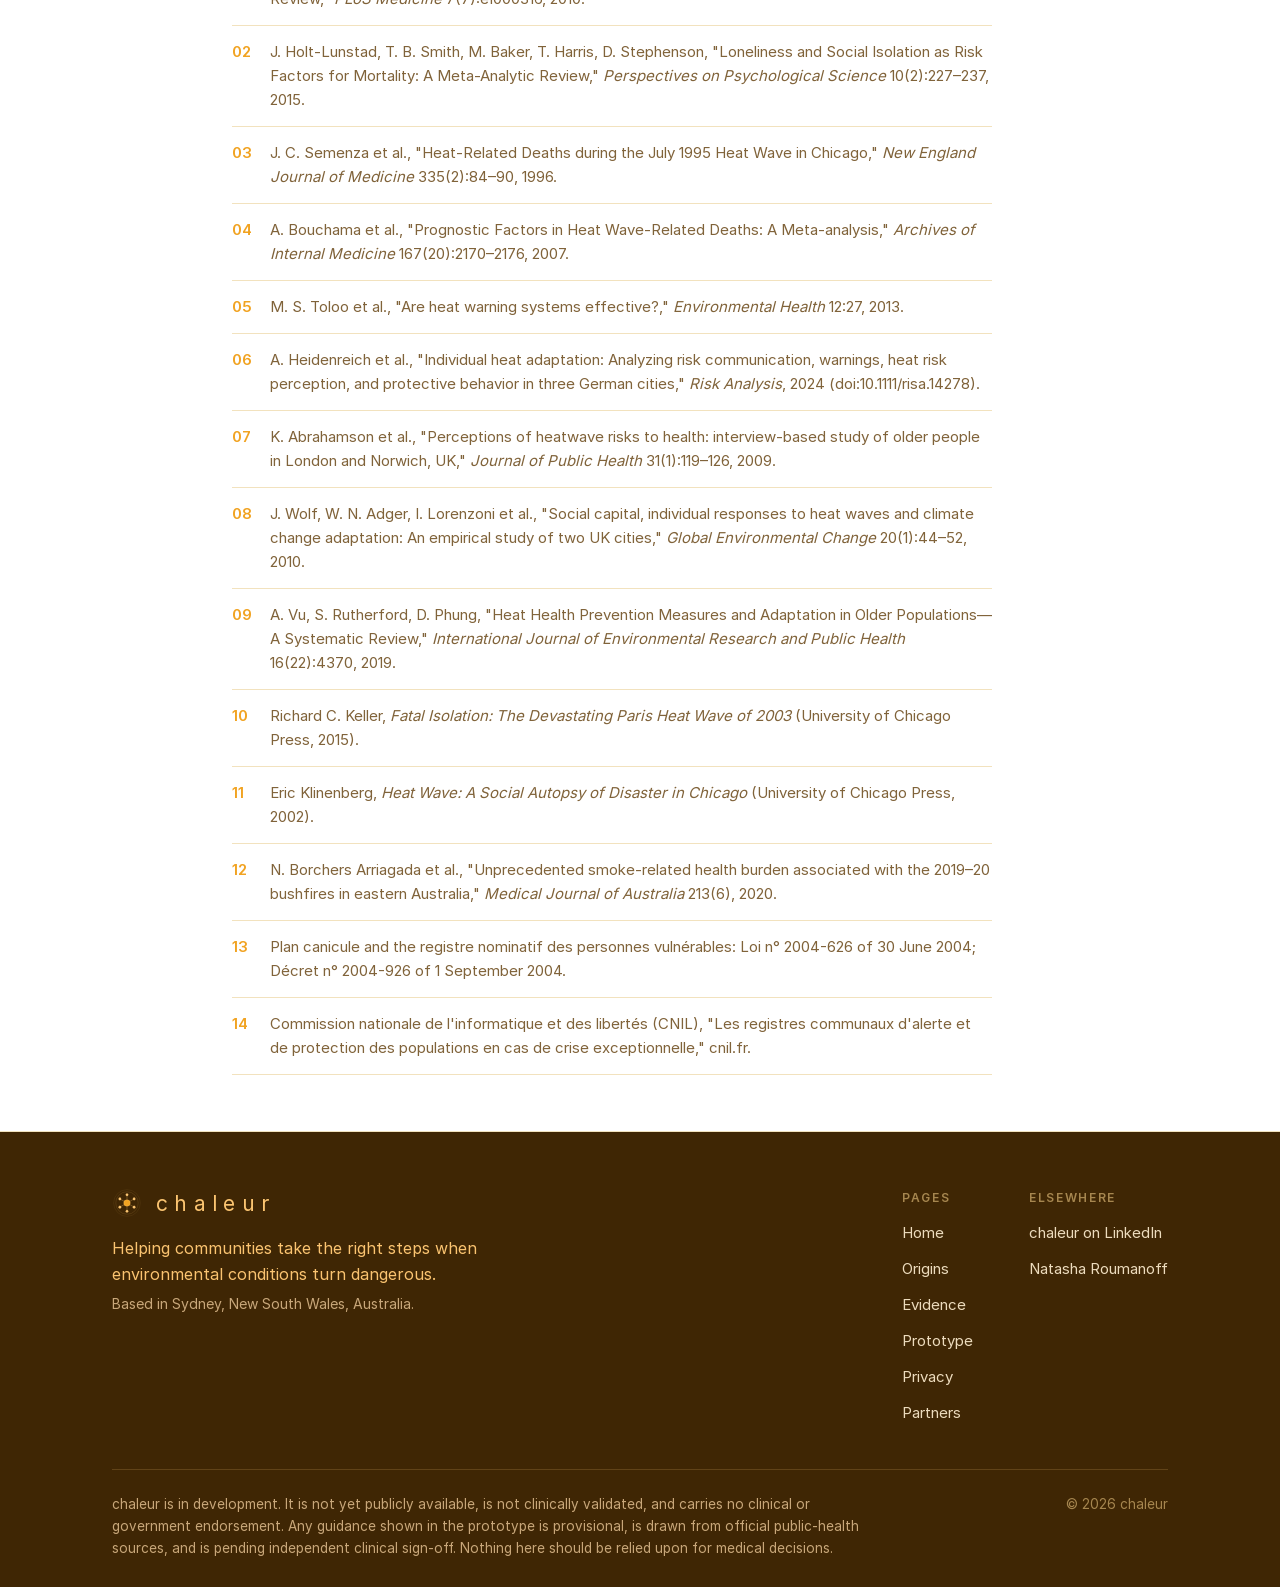
==== commit ef736a3f: "Site-wide copy + IA rewrite: Home argument, Evidence rebuild, Origins trim, Partners ask, Privacy co" ====
--- a/evidence.html
+++ b/evidence.html
@@ -47,31 +47,120 @@
   <main id="main" style="flex:1;">
 
     <section aria-labelledby="ev-lead" style="max-width:880px;margin:0 auto;padding:80px 32px 8px;">
-      <h1 id="ev-lead" style="margin:0 0 32px;font-weight:500;font-size:clamp(32px,4.2vw,52px);line-height:1.1;letter-spacing:-0.018em;color:var(--wordmark);text-wrap:balance;">Isolation is among the deadliest risk factors in a heatwave, and one of the few you can change.</h1>
-      <p style="margin:0;font-size:18px;line-height:1.7;color:var(--fg);">That extreme heat, bushfire smoke and thunderstorm asthma raise illness and death, and that isolation decides much of who is harmed, is established science. <a href="origins.html" class="h-word-ul" style="color:var(--amber-border);font-weight:600;text-decoration:none;">Read more</a> about how that pattern recurred across Paris in 2003, the Black Summer of 2019-20 and the 2016 Melbourne thunderstorm asthma event.</p>
-    </section>
-
-    <section aria-labelledby="ev-est" style="background:var(--surface);border-top:1px solid var(--divider-soft);border-bottom:1px solid var(--divider-soft);margin-top:56px;">
+      <h1 id="ev-lead" style="margin:0 0 32px;font-weight:500;font-size:clamp(32px,4.2vw,52px);line-height:1.1;letter-spacing:-0.018em;color:var(--wordmark);text-wrap:balance;">Settled science, open question.</h1>
+      <p style="margin:0;font-size:18px;line-height:1.7;color:var(--fg);">That extreme heat, bushfire smoke and thunderstorm asthma raise illness and death is established science. In extreme heat, the evidence goes a step further: studies of who dies have repeatedly found that isolation is among the strongest risk factors, and that social contact during dangerous conditions is one of the few protective factors a community can influence. Whether the same social pattern decides who is harmed by smoke, or by the other hazards chaleur watches, has not been directly studied; extending it beyond heat is chaleur's design reasoning rather than a settled finding, and the events that shaped that reasoning are set out below. The open question, and the one a research-active clinical partner is best placed to answer, is whether prompting the person who already cares for someone to act at the moment conditions turn dangerous changes what happens next. That question is only partly answered by the existing literature, and the gaps are precisely where a pilot built on chaleur could contribute new evidence.</p>
+    </section>
+
+    <section aria-labelledby="ev-events" style="background:var(--surface);border-top:1px solid var(--divider-soft);border-bottom:1px solid var(--divider-soft);margin-top:56px;">
       <div style="max-width:880px;margin:0 auto;padding:64px 32px;">
-        <h2 id="ev-est" style="margin:0 0 20px;font-weight:500;font-size:clamp(26px,3vw,34px);line-height:1.16;letter-spacing:-0.01em;color:var(--wordmark);">Social connection as a protective factor</h2>
+        <h2 id="ev-events" style="margin:0 0 32px;font-weight:500;font-size:clamp(26px,3vw,34px);line-height:1.16;letter-spacing:-0.01em;color:var(--wordmark);">Two events</h2>
+        <div style="display:flex;flex-direction:column;gap:32px;">
+          <div>
+            <h3 style="margin:0 0 12px;font-weight:600;font-size:20px;line-height:1.3;color:var(--wordmark);">Paris, August 2003.</h3>
+            <p style="margin:0;font-size:18px;line-height:1.7;color:var(--fg);">The heatwave that settled over France killed roughly 15,000 people in a matter of weeks. Richard Keller's study of the Paris deaths (Keller, 2015), building on Eric Klinenberg's social autopsy of the 1995 Chicago heatwave (Klinenberg, 2002), is precise about mechanism: the elderly died in such numbers not simply because their bodies were vulnerable to heat, but because their social networks had frayed, leaving them isolated and unable to reach the help they needed, often in small top-floor apartments whose zinc roofs turned the rooms into ovens. Keller's warning is the lesson most relevant to anyone designing a response: risk models built around the elderly are blunt instruments that obscure the role of poverty and isolation and overlook the thousands of other victims an age-based profile never captures.</p>
+          </div>
+          <div>
+            <h3 style="margin:0 0 12px;font-weight:600;font-size:20px;line-height:1.3;color:var(--wordmark);">Eastern Australia, 2019–20.</h3>
+            <p style="margin:0;font-size:18px;line-height:1.7;color:var(--fg);">Through the Black Summer, bushfire smoke blanketed Sydney and much of eastern Australia for weeks, with population-weighted PM2.5 peaking at 98.5 µg/m³ on 14 January 2020, four times the national 24-hour standard. A preliminary evaluation in the <em>Medical Journal of Australia</em> attributed to that smoke, across the four eastern states alone, 417 excess deaths, 1,124 cardiovascular hospitalisations, 2,027 respiratory hospitalisations and 1,305 emergency presentations for asthma (Borchers Arriagada et al., 2020). The harm fell on people with cardiac and respiratory conditions.</p>
+          </div>
+        </div>
+        <p style="margin:32px 0 0;font-size:18px;line-height:1.7;color:var(--fg);">The two events share no single climate driver. For extreme heat, the evidence that isolation decided who died is direct, and it is set out in the next section. For bushfire smoke the health burden is documented but the social mechanism has not been studied: whether isolation shapes who is harmed, as it demonstrably does in heat, is an open question, and one a pilot built on chaleur would be well placed to help answer.</p>
+      </div>
+    </section>
+
+    <section id="register" aria-labelledby="ev-register" style="max-width:880px;margin:0 auto;padding:64px 32px 8px;scroll-margin-top:96px;">
+      <h2 id="ev-register" style="margin:0 0 20px;font-weight:500;font-size:clamp(26px,3vw,34px);line-height:1.16;letter-spacing:-0.01em;color:var(--wordmark);text-wrap:balance;">The register, and its two failures</h2>
+      <p style="margin:0;font-size:18px;line-height:1.7;color:var(--fg);">France's institutional answer to 2003, the plan canicule and its municipal register of vulnerable residents (established by the law of 30 June 2004 and the decree of 1 September 2004), was a serious and humane intervention, and it carries two limitations chaleur is designed around. The first is that it depends on a person being recognised as vulnerable and formally enrolled, whether by themselves or by a third party, which systematically misses the large group of people who manage independently, do not see themselves as at risk, and would never place their own name on a council list (the same population Abrahamson's interviews describe; see <a href="#carer-routing" class="h-word-ul" style="color:var(--amber-border);font-weight:600;text-decoration:none;">the third question below</a>). The second is that it achieves coverage by assembling a centralised, name-identified register of health-vulnerable citizens, a privacy posture significant enough that France's own data-protection authority, the CNIL, had to insist these registers not become "population files". chaleur's design responds to both limits at once: the warning is addressed to the person who already worries, and the sensitive information stays on that carer's own device rather than in any central file. How that is built is set out on <a href="privacy.html" class="h-word-ul" style="color:var(--amber-border);font-weight:600;text-decoration:none;">the Privacy page</a>.</p>
+    </section>
+
+    <section aria-labelledby="ev-est" style="background:var(--surface);border-top:1px solid var(--divider-soft);border-bottom:1px solid var(--divider-soft);margin-top:64px;">
+      <div style="max-width:880px;margin:0 auto;padding:64px 32px;">
+        <h2 id="ev-est" style="margin:0 0 20px;font-weight:500;font-size:clamp(26px,3vw,34px);line-height:1.16;letter-spacing:-0.01em;color:var(--wordmark);">What is established</h2>
         <p style="margin:0;font-size:18px;line-height:1.7;color:var(--fg);">The risk chaleur is built around is well evidenced. Social isolation and living alone carry an increase in mortality risk comparable in magnitude to long-recognised factors such as smoking, physical inactivity and obesity (Holt-Lunstad et al., 2010; 2015), and that association holds after adjustment for prior health, which weakens the objection that it merely reflects sick people withdrawing from contact. In the specific setting of extreme heat, studies of who dies have repeatedly found that people who are isolated or rarely leave home are among those most at risk, and that social contact during dangerous conditions is one of the few protective factors a community can influence (Semenza et al., 1996; Bouchama et al., 2007). The premise that connection protects, and that isolation is a modifiable part of the risk, is therefore not in serious dispute.</p>
       </div>
     </section>
 
-    <section aria-labelledby="ev-limits" style="max-width:880px;margin:0 auto;padding:64px 32px 8px;">
-      <h2 id="ev-limits" style="margin:0 0 20px;font-weight:500;font-size:clamp(26px,3vw,34px);line-height:1.16;letter-spacing:-0.01em;color:var(--wordmark);text-wrap:balance;">Limits</h2>
-      <p style="margin:0;font-size:18px;line-height:1.7;color:var(--fg);">What is not yet settled is whether acting on that risk in the way chaleur proposes actually helps. The protective effect of social contact in heatwaves is drawn almost entirely from observational studies, which establish an association rather than test an intervention, and chaleur's approach is a design hypothesis rather than a finding, because no comparable tool has been trialled in this form. These are the questions a clinical partner and a pilot would help answer — <a href="partners.html" class="h-word-ul" style="color:var(--amber-border);font-weight:600;text-decoration:none;">see the Partners page</a>.</p>
+    <section id="open-questions" aria-labelledby="ev-open" style="max-width:880px;margin:0 auto;padding:64px 32px 8px;scroll-margin-top:96px;">
+      <h2 id="ev-open" style="margin:0 0 20px;font-weight:500;font-size:clamp(26px,3vw,34px);line-height:1.16;letter-spacing:-0.01em;color:var(--wordmark);text-wrap:balance;">What is not yet settled, and where a clinical partner could contribute</h2>
+      <p style="margin:0 0 44px;font-size:18px;line-height:1.7;color:var(--fg);">The evidence thins markedly once the question shifts from whether isolation is dangerous to whether acting on it in the way chaleur proposes actually helps. Three areas stand out, and each is a place where research conducted alongside a pilot would add something the field currently lacks.</p>
+      <div style="display:flex;flex-direction:column;gap:36px;">
+        <div style="border-top:2px solid var(--divider-soft);padding-top:24px;">
+          <h3 style="margin:0 0 12px;font-weight:600;font-size:20px;line-height:1.3;color:var(--wordmark);">Whether a prompted check-in changes outcomes.</h3>
+          <p style="margin:0;font-size:18px;line-height:1.7;color:var(--fg);">The protective effect of social contact in heatwaves is drawn almost entirely from observational studies, which establish an association rather than test an intervention. Check-in and "buddy" schemes, in which neighbours or relatives are asked to look in on vulnerable people during dangerous conditions, are widely recommended and appear in many official heat plans, yet reviews of community heat interventions have noted that their effect on health outcomes has rarely been evaluated (Vu, Rutherford &amp; Phung, 2019; Toloo et al., 2013). Whether a timely prompt to check in measurably reduces harm, and for whom, is close to an open question, and it is one a controlled pilot is well suited to address. Because the protective effect of contact rests on observational data, the natural next step is a controlled pilot with defined behavioural and check-in endpoints, which is the kind of study a clinical partner would help design.</p>
+        </div>
+        <div style="border-top:2px solid var(--divider-soft);padding-top:24px;">
+          <h3 style="margin:0 0 12px;font-weight:600;font-size:20px;line-height:1.3;color:var(--wordmark);">Whether a personalised warning outperforms a general one.</h3>
+          <p style="margin:0;font-size:18px;line-height:1.7;color:var(--fg);">Heat health warning systems have been associated with reduced deaths in several evaluations, but the same literature is consistent that the availability of a warning does not by itself change behaviour, and that whether a person acts depends heavily on whether they perceive the threat as applying to them or to someone they care about (Toloo et al., 2013). Warnings that carry a specific recommended action, and that connect the threat to the person, are associated with stronger risk perception and a greater intention to take protective steps than undifferentiated broadcast messaging (Heidenreich et al., 2024), though most of this evidence measures knowledge and intention rather than health outcomes. Personalisation is therefore promising rather than proven, and the size of any real-world benefit is unestablished.</p>
+        </div>
+        <div id="carer-routing" style="border-top:2px solid var(--divider-soft);padding-top:24px;scroll-margin-top:96px;">
+          <h3 style="margin:0 0 12px;font-weight:600;font-size:20px;line-height:1.3;color:var(--wordmark);">Whether routing the warning through a carer reaches the people a general warning misses.</h3>
+          <p style="margin:0;font-size:18px;line-height:1.7;color:var(--fg);">The recurring failure of public heat messaging is that the people most at risk frequently do not count themselves among them (Abrahamson et al., 2009, whose interviewees aged into their nineties largely did not regard themselves as old or at risk even when they carried qualifying chronic illness, while readily recognising that risk in others), so a warning addressed to the at-risk person reaches exactly the population least likely to act on it. chaleur's design responds by addressing the warning instead to the carer, who already regards the person as someone worth worrying about, and who therefore does not need to be persuaded of the risk before acting. A caution sits inside this same evidence: strong social networks can reinforce rather than puncture the belief that one will cope, so being connected does not by itself correct the misperception (Wolf et al., 2010). Whether routing the warning through a carer escapes the optimism the at-risk person holds about themselves, or merely inherits it, is itself an open and testable question, and one of the more interesting a pilot could answer. This is a coherent answer to a documented problem, but it is a design hypothesis rather than a finding, because no comparable tool has been trialled in this form. It is the part of chaleur most in need of, and most suited to, formal study.</p>
+        </div>
+      </div>
+      <p style="margin:44px 0 0;font-size:18px;line-height:1.7;color:var(--fg);border-top:1px solid var(--divider-soft);padding-top:28px;">A clinical partner would not be asked to endorse a finished product. They would be asked to help establish whether a promising idea works, to sign off the guidance the app relies on, and to shape the pilot that would test it.</p>
     </section>
 
     <section aria-labelledby="ev-refs" style="background:var(--surface);border-top:1px solid var(--divider-soft);border-bottom:1px solid var(--divider-soft);margin-top:64px;">
       <div style="max-width:880px;margin:0 auto;padding:56px 32px;">
         <h2 id="ev-refs" style="margin:0 0 28px;font-weight:500;font-size:clamp(26px,3vw,34px);line-height:1.16;letter-spacing:-0.01em;color:var(--wordmark);">References</h2>
-        <ul style="list-style:none;margin:0;padding:0;display:flex;flex-direction:column;gap:16px;">
-          <li style="font-size:15px;line-height:1.6;color:var(--fg-muted);padding-left:22px;text-indent:-22px;">J. Holt-Lunstad, T. B. Smith, J. B. Layton, "Social Relationships and Mortality Risk: A Meta-analytic Review," <em>PLoS Medicine</em> 7(7):e1000316, 2010.</li>
-          <li style="font-size:15px;line-height:1.6;color:var(--fg-muted);padding-left:22px;text-indent:-22px;">J. Holt-Lunstad, T. B. Smith, M. Baker, T. Harris, D. Stephenson, "Loneliness and Social Isolation as Risk Factors for Mortality: A Meta-Analytic Review," <em>Perspectives on Psychological Science</em> 10(2):227–237, 2015.</li>
-          <li style="font-size:15px;line-height:1.6;color:var(--fg-muted);padding-left:22px;text-indent:-22px;">J. C. Semenza et al., "Heat-Related Deaths during the July 1995 Heat Wave in Chicago," <em>New England Journal of Medicine</em> 335(2):84–90, 1996.</li>
-          <li style="font-size:15px;line-height:1.6;color:var(--fg-muted);padding-left:22px;text-indent:-22px;">A. Bouchama et al., "Prognostic Factors in Heat Wave-Related Deaths: A Meta-analysis," <em>Archives of Internal Medicine</em> 167(20):2170–2176, 2007.</li>
-        </ul>
+        <ol style="list-style:none;margin:0;padding:0;display:flex;flex-direction:column;counter-reset:ref;max-width:760px;">
+          <li style="counter-increment:ref;display:flex;gap:16px;padding:14px 0;border-top:1px solid var(--divider-soft);font-size:15px;line-height:1.6;color:var(--fg-muted);">
+            <span aria-hidden="true" style="flex:none;width:22px;font-weight:600;color:var(--warmth-core);">01</span>
+            <span>J. Holt-Lunstad, T. B. Smith, J. B. Layton, "Social Relationships and Mortality Risk: A Meta-analytic Review," <em>PLoS Medicine</em> 7(7):e1000316, 2010.</span>
+          </li>
+          <li style="counter-increment:ref;display:flex;gap:16px;padding:14px 0;border-top:1px solid var(--divider-soft);font-size:15px;line-height:1.6;color:var(--fg-muted);">
+            <span aria-hidden="true" style="flex:none;width:22px;font-weight:600;color:var(--warmth-core);">02</span>
+            <span>J. Holt-Lunstad, T. B. Smith, M. Baker, T. Harris, D. Stephenson, "Loneliness and Social Isolation as Risk Factors for Mortality: A Meta-Analytic Review," <em>Perspectives on Psychological Science</em> 10(2):227–237, 2015.</span>
+          </li>
+          <li style="counter-increment:ref;display:flex;gap:16px;padding:14px 0;border-top:1px solid var(--divider-soft);font-size:15px;line-height:1.6;color:var(--fg-muted);">
+            <span aria-hidden="true" style="flex:none;width:22px;font-weight:600;color:var(--warmth-core);">03</span>
+            <span>J. C. Semenza et al., "Heat-Related Deaths during the July 1995 Heat Wave in Chicago," <em>New England Journal of Medicine</em> 335(2):84–90, 1996.</span>
+          </li>
+          <li style="counter-increment:ref;display:flex;gap:16px;padding:14px 0;border-top:1px solid var(--divider-soft);font-size:15px;line-height:1.6;color:var(--fg-muted);">
+            <span aria-hidden="true" style="flex:none;width:22px;font-weight:600;color:var(--warmth-core);">04</span>
+            <span>A. Bouchama et al., "Prognostic Factors in Heat Wave-Related Deaths: A Meta-analysis," <em>Archives of Internal Medicine</em> 167(20):2170–2176, 2007.</span>
+          </li>
+          <li style="counter-increment:ref;display:flex;gap:16px;padding:14px 0;border-top:1px solid var(--divider-soft);font-size:15px;line-height:1.6;color:var(--fg-muted);">
+            <span aria-hidden="true" style="flex:none;width:22px;font-weight:600;color:var(--warmth-core);">05</span>
+            <span>M. S. Toloo et al., "Are heat warning systems effective?," <em>Environmental Health</em> 12:27, 2013.</span>
+          </li>
+          <li style="counter-increment:ref;display:flex;gap:16px;padding:14px 0;border-top:1px solid var(--divider-soft);font-size:15px;line-height:1.6;color:var(--fg-muted);">
+            <span aria-hidden="true" style="flex:none;width:22px;font-weight:600;color:var(--warmth-core);">06</span>
+            <span>A. Heidenreich et al., "Individual heat adaptation: Analyzing risk communication, warnings, heat risk perception, and protective behavior in three German cities," <em>Risk Analysis</em>, 2024 (doi:10.1111/risa.14278).</span>
+          </li>
+          <li style="counter-increment:ref;display:flex;gap:16px;padding:14px 0;border-top:1px solid var(--divider-soft);font-size:15px;line-height:1.6;color:var(--fg-muted);">
+            <span aria-hidden="true" style="flex:none;width:22px;font-weight:600;color:var(--warmth-core);">07</span>
+            <span>K. Abrahamson et al., "Perceptions of heatwave risks to health: interview-based study of older people in London and Norwich, UK," <em>Journal of Public Health</em> 31(1):119–126, 2009.</span>
+          </li>
+          <li style="counter-increment:ref;display:flex;gap:16px;padding:14px 0;border-top:1px solid var(--divider-soft);font-size:15px;line-height:1.6;color:var(--fg-muted);">
+            <span aria-hidden="true" style="flex:none;width:22px;font-weight:600;color:var(--warmth-core);">08</span>
+            <span>J. Wolf, W. N. Adger, I. Lorenzoni et al., "Social capital, individual responses to heat waves and climate change adaptation: An empirical study of two UK cities," <em>Global Environmental Change</em> 20(1):44–52, 2010.</span>
+          </li>
+          <li style="counter-increment:ref;display:flex;gap:16px;padding:14px 0;border-top:1px solid var(--divider-soft);font-size:15px;line-height:1.6;color:var(--fg-muted);">
+            <span aria-hidden="true" style="flex:none;width:22px;font-weight:600;color:var(--warmth-core);">09</span>
+            <span>A. Vu, S. Rutherford, D. Phung, "Heat Health Prevention Measures and Adaptation in Older Populations—A Systematic Review," <em>International Journal of Environmental Research and Public Health</em> 16(22):4370, 2019.</span>
+          </li>
+          <li style="counter-increment:ref;display:flex;gap:16px;padding:14px 0;border-top:1px solid var(--divider-soft);font-size:15px;line-height:1.6;color:var(--fg-muted);">
+            <span aria-hidden="true" style="flex:none;width:22px;font-weight:600;color:var(--warmth-core);">10</span>
+            <span>Richard C. Keller, <em>Fatal Isolation: The Devastating Paris Heat Wave of 2003</em> (University of Chicago Press, 2015).</span>
+          </li>
+          <li style="counter-increment:ref;display:flex;gap:16px;padding:14px 0;border-top:1px solid var(--divider-soft);font-size:15px;line-height:1.6;color:var(--fg-muted);">
+            <span aria-hidden="true" style="flex:none;width:22px;font-weight:600;color:var(--warmth-core);">11</span>
+            <span>Eric Klinenberg, <em>Heat Wave: A Social Autopsy of Disaster in Chicago</em> (University of Chicago Press, 2002).</span>
+          </li>
+          <li style="counter-increment:ref;display:flex;gap:16px;padding:14px 0;border-top:1px solid var(--divider-soft);font-size:15px;line-height:1.6;color:var(--fg-muted);">
+            <span aria-hidden="true" style="flex:none;width:22px;font-weight:600;color:var(--warmth-core);">12</span>
+            <span>N. Borchers Arriagada et al., "Unprecedented smoke-related health burden associated with the 2019–20 bushfires in eastern Australia," <em>Medical Journal of Australia</em> 213(6), 2020.</span>
+          </li>
+          <li style="counter-increment:ref;display:flex;gap:16px;padding:14px 0;border-top:1px solid var(--divider-soft);font-size:15px;line-height:1.6;color:var(--fg-muted);">
+            <span aria-hidden="true" style="flex:none;width:22px;font-weight:600;color:var(--warmth-core);">13</span>
+            <span>Plan canicule and the registre nominatif des personnes vulnérables: Loi n° 2004-626 of 30 June 2004; Décret n° 2004-926 of 1 September 2004.</span>
+          </li>
+          <li style="counter-increment:ref;display:flex;gap:16px;padding:14px 0;border-top:1px solid var(--divider-soft);border-bottom:1px solid var(--divider-soft);font-size:15px;line-height:1.6;color:var(--fg-muted);">
+            <span aria-hidden="true" style="flex:none;width:22px;font-weight:600;color:var(--warmth-core);">14</span>
+            <span>Commission nationale de l'informatique et des libertés (CNIL), "Les registres communaux d'alerte et de protection des populations en cas de crise exceptionnelle," cnil.fr.</span>
+          </li>
+        </ol>
       </div>
     </section>
 
@@ -121,5 +210,7 @@
   </footer>
 
 </div>
+<script data-goatcounter="https://chaleur.goatcounter.com/count"
+        async src="//gc.zgo.at/count.js"></script>
 </body>
 </html>
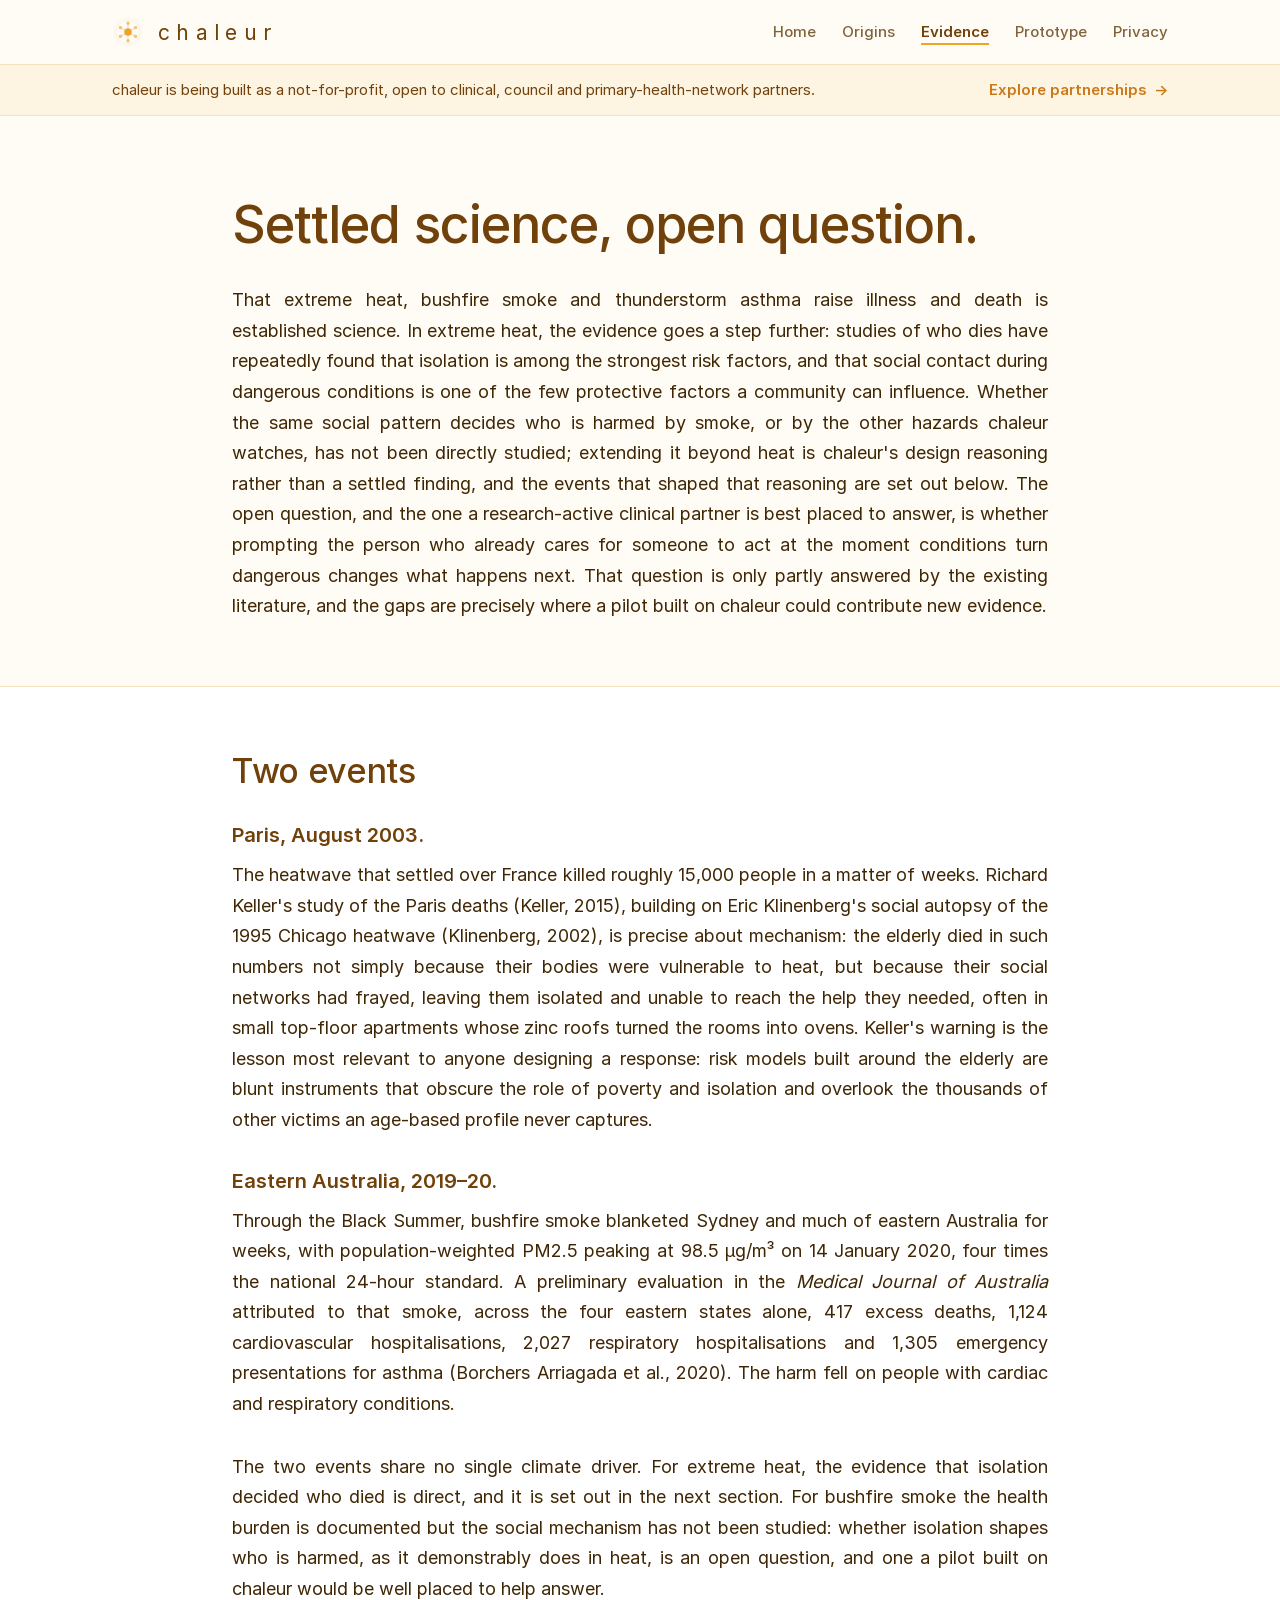
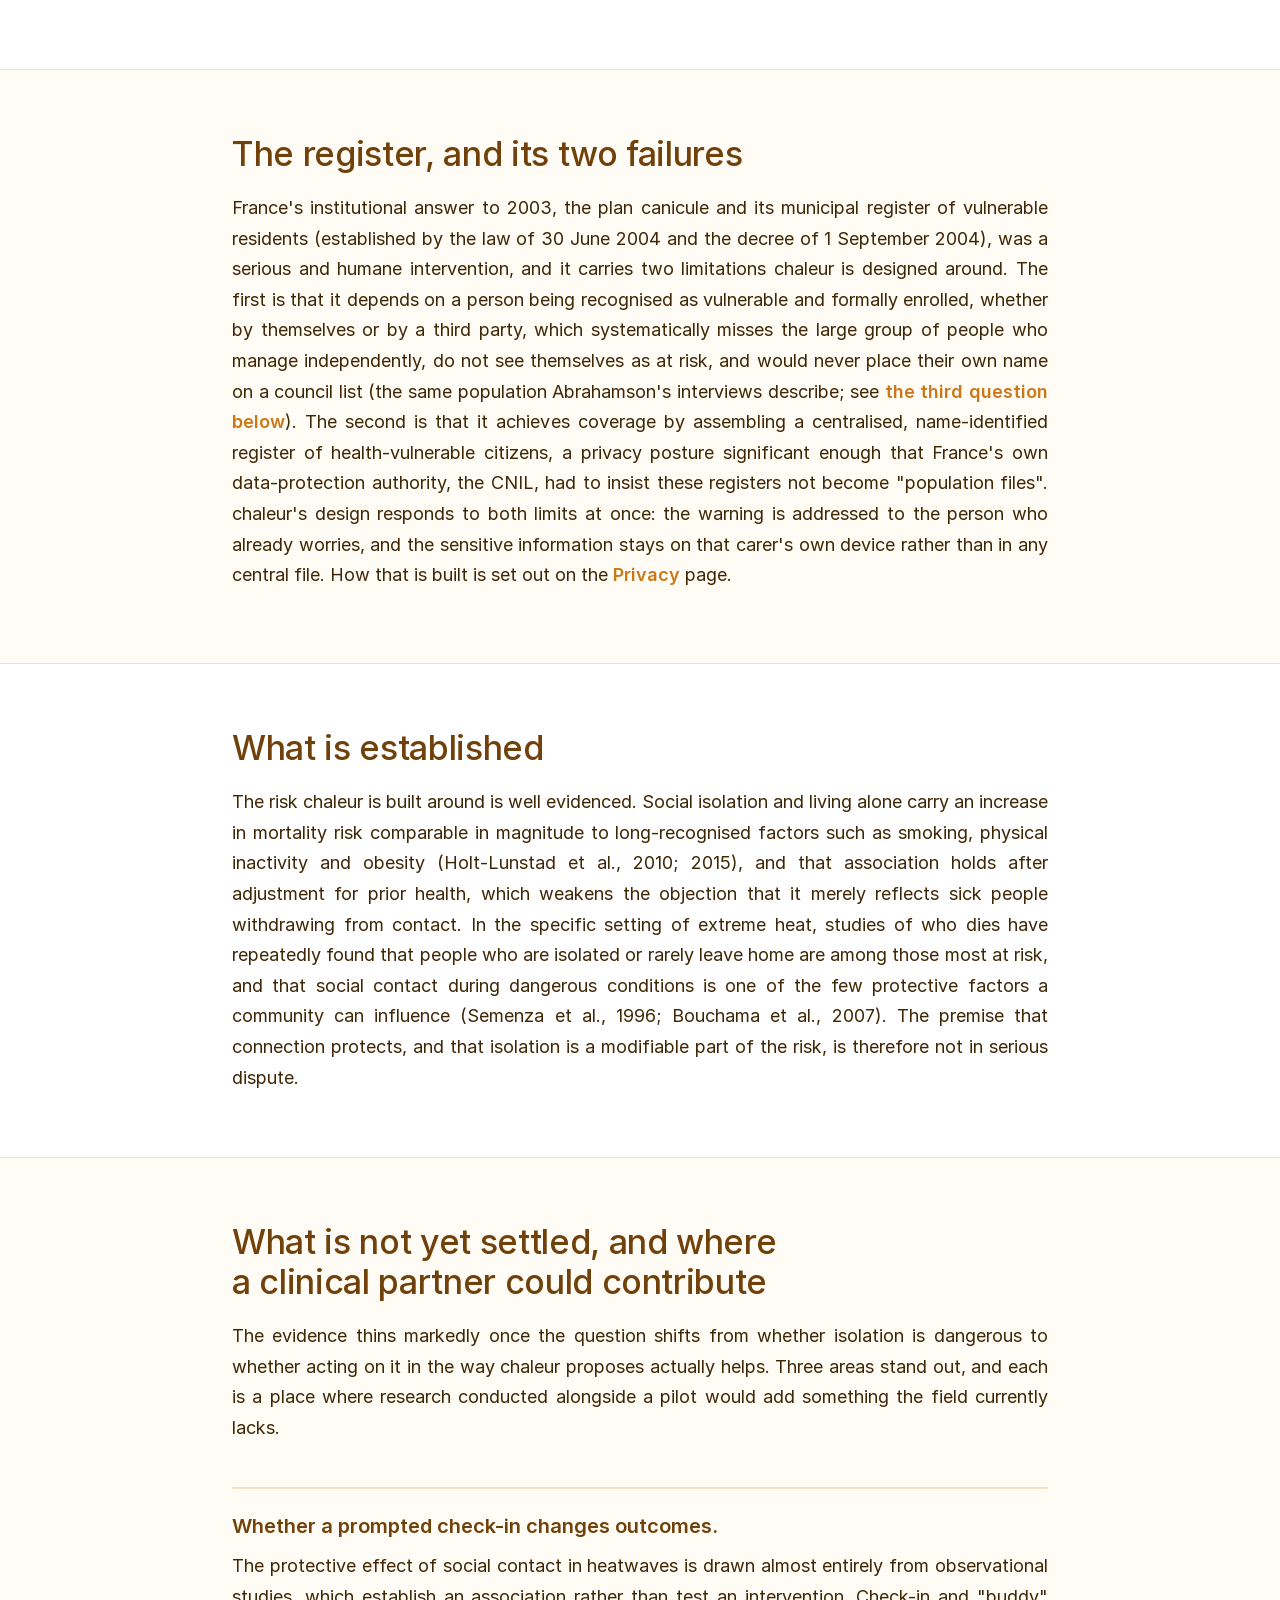
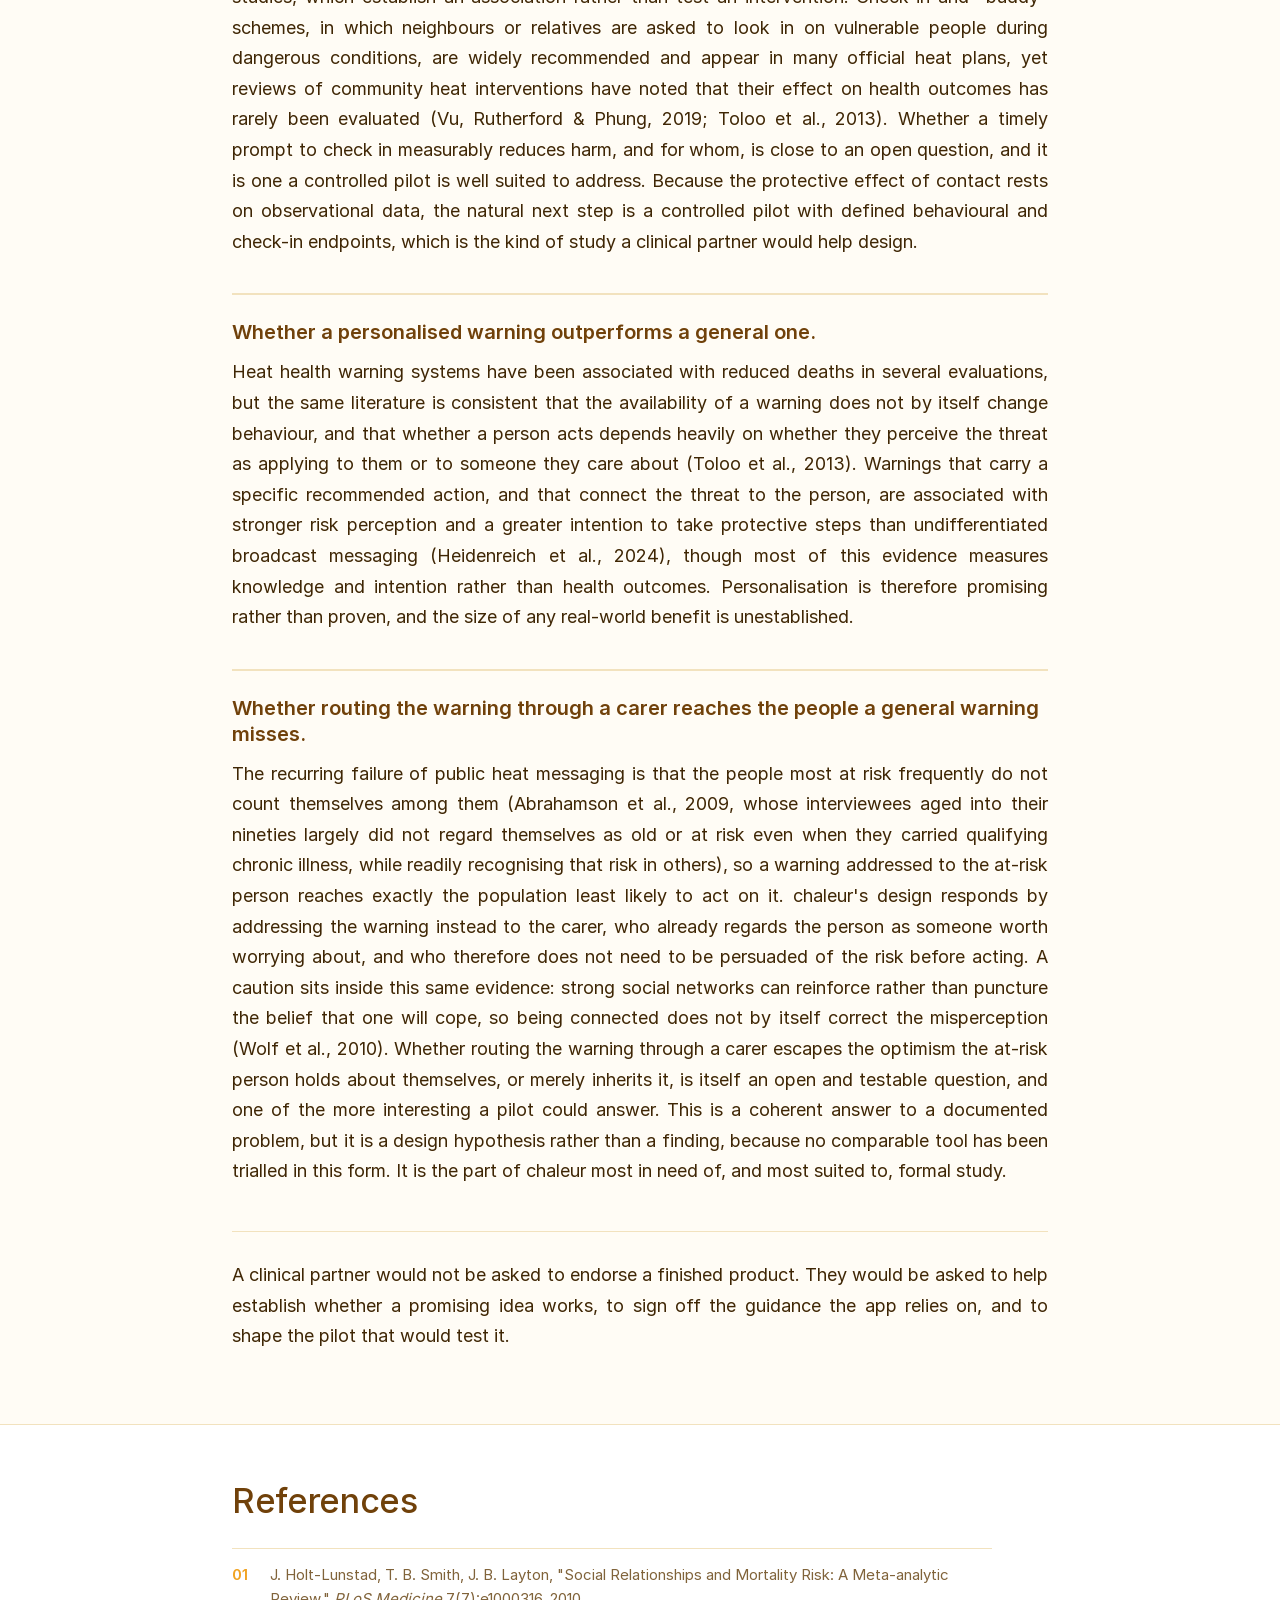
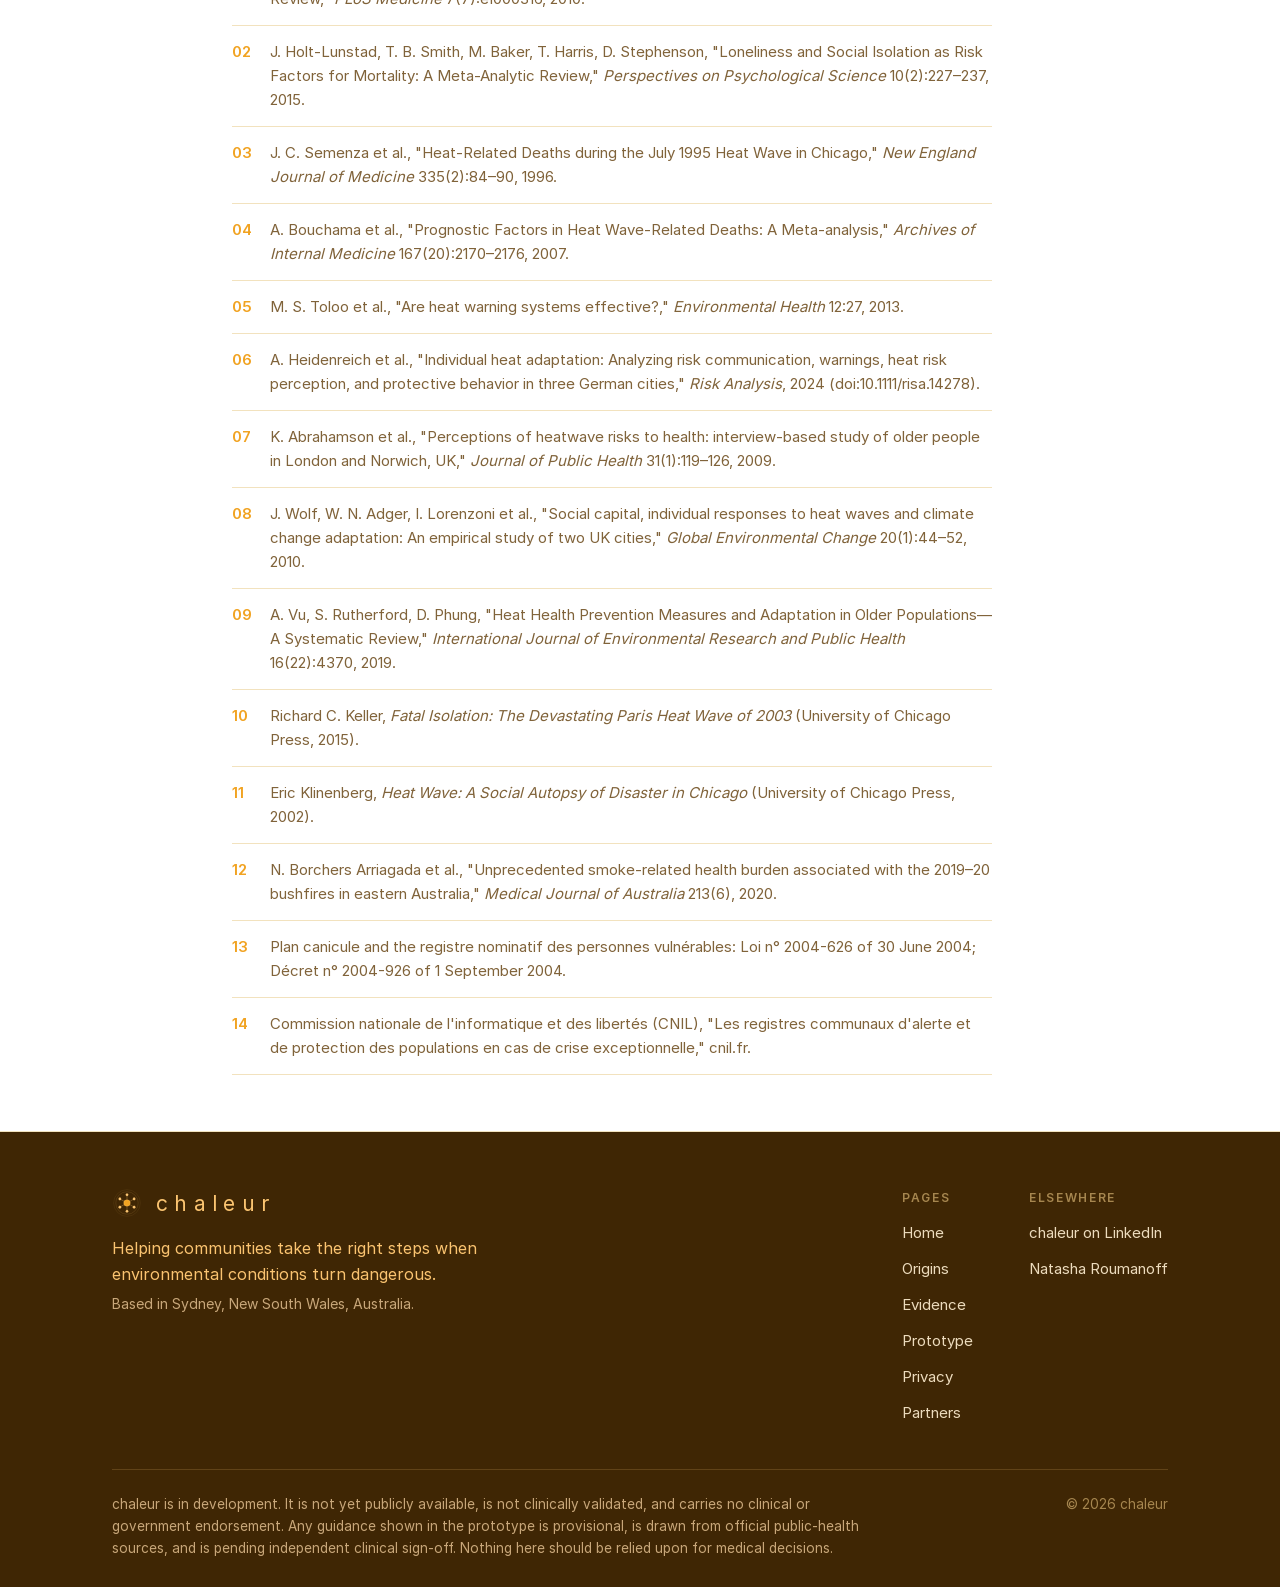
==== commit a0954695: "Narrow page cross-links to the page name only Links reading "the Privacy page" / "the Evidence page"" ====
--- a/evidence.html
+++ b/evidence.html
@@ -70,7 +70,7 @@
 
     <section id="register" aria-labelledby="ev-register" style="max-width:880px;margin:0 auto;padding:64px 32px 8px;scroll-margin-top:96px;">
       <h2 id="ev-register" style="margin:0 0 20px;font-weight:500;font-size:clamp(26px,3vw,34px);line-height:1.16;letter-spacing:-0.01em;color:var(--wordmark);text-wrap:balance;">The register, and its two failures</h2>
-      <p style="margin:0;font-size:18px;line-height:1.7;color:var(--fg);">France's institutional answer to 2003, the plan canicule and its municipal register of vulnerable residents (established by the law of 30 June 2004 and the decree of 1 September 2004), was a serious and humane intervention, and it carries two limitations chaleur is designed around. The first is that it depends on a person being recognised as vulnerable and formally enrolled, whether by themselves or by a third party, which systematically misses the large group of people who manage independently, do not see themselves as at risk, and would never place their own name on a council list (the same population Abrahamson's interviews describe; see <a href="#carer-routing" class="h-word-ul" style="color:var(--amber-border);font-weight:600;text-decoration:none;">the third question below</a>). The second is that it achieves coverage by assembling a centralised, name-identified register of health-vulnerable citizens, a privacy posture significant enough that France's own data-protection authority, the CNIL, had to insist these registers not become "population files". chaleur's design responds to both limits at once: the warning is addressed to the person who already worries, and the sensitive information stays on that carer's own device rather than in any central file. How that is built is set out on <a href="privacy.html" class="h-word-ul" style="color:var(--amber-border);font-weight:600;text-decoration:none;">the Privacy page</a>.</p>
+      <p style="margin:0;font-size:18px;line-height:1.7;color:var(--fg);">France's institutional answer to 2003, the plan canicule and its municipal register of vulnerable residents (established by the law of 30 June 2004 and the decree of 1 September 2004), was a serious and humane intervention, and it carries two limitations chaleur is designed around. The first is that it depends on a person being recognised as vulnerable and formally enrolled, whether by themselves or by a third party, which systematically misses the large group of people who manage independently, do not see themselves as at risk, and would never place their own name on a council list (the same population Abrahamson's interviews describe; see <a href="#carer-routing" class="h-word-ul" style="color:var(--amber-border);font-weight:600;text-decoration:none;">the third question below</a>). The second is that it achieves coverage by assembling a centralised, name-identified register of health-vulnerable citizens, a privacy posture significant enough that France's own data-protection authority, the CNIL, had to insist these registers not become "population files". chaleur's design responds to both limits at once: the warning is addressed to the person who already worries, and the sensitive information stays on that carer's own device rather than in any central file. How that is built is set out on the <a href="privacy.html" class="h-word-ul" style="color:var(--amber-border);font-weight:600;text-decoration:none;">Privacy</a> page.</p>
     </section>
 
     <section aria-labelledby="ev-est" style="background:var(--surface);border-top:1px solid var(--divider-soft);border-bottom:1px solid var(--divider-soft);margin-top:64px;">
--- a/assets/site.css
+++ b/assets/site.css
@@ -39,6 +39,27 @@
   .ch-halo{animation:none!important;}
 }
 
+/* ---- Anchor offsets under the sticky header ----
+   The bundle gives in-content anchor targets an inline scroll-margin-top of 96px: the 65px
+   single-row header plus 31px clearance. The base rule below extends that default to any
+   in-content target without an inline value. When the header's nav wraps at narrow widths
+   the header grows to 113px / 163px, so the overrides keep the same 31px clearance there;
+   !important is required to beat the inline values. Query boundaries sit above the true wrap
+   points so rendering variance can only add clearance, never hide the target.
+   #about (origins.html) is the exception: it is a full-bleed brown section whose offset
+   equals the header height exactly, so the cream-to-brown boundary lands at the header's
+   bottom edge. */
+main [id]{scroll-margin-top:96px;}
+#about{scroll-margin-top:65px;}
+@media (max-width:659px){
+  main [id]{scroll-margin-top:144px!important;}
+  #about{scroll-margin-top:113px!important;}
+}
+@media (max-width:479px){
+  main [id]{scroll-margin-top:194px!important;}
+  #about{scroll-margin-top:163px!important;}
+}
+
 /* ---- Interaction states (reproduce the bundle's style-hover/focus/active) ---- */
 .is-skip:focus{top:16px!important;}
 .h-word:hover{color:var(--wordmark)!important;}
